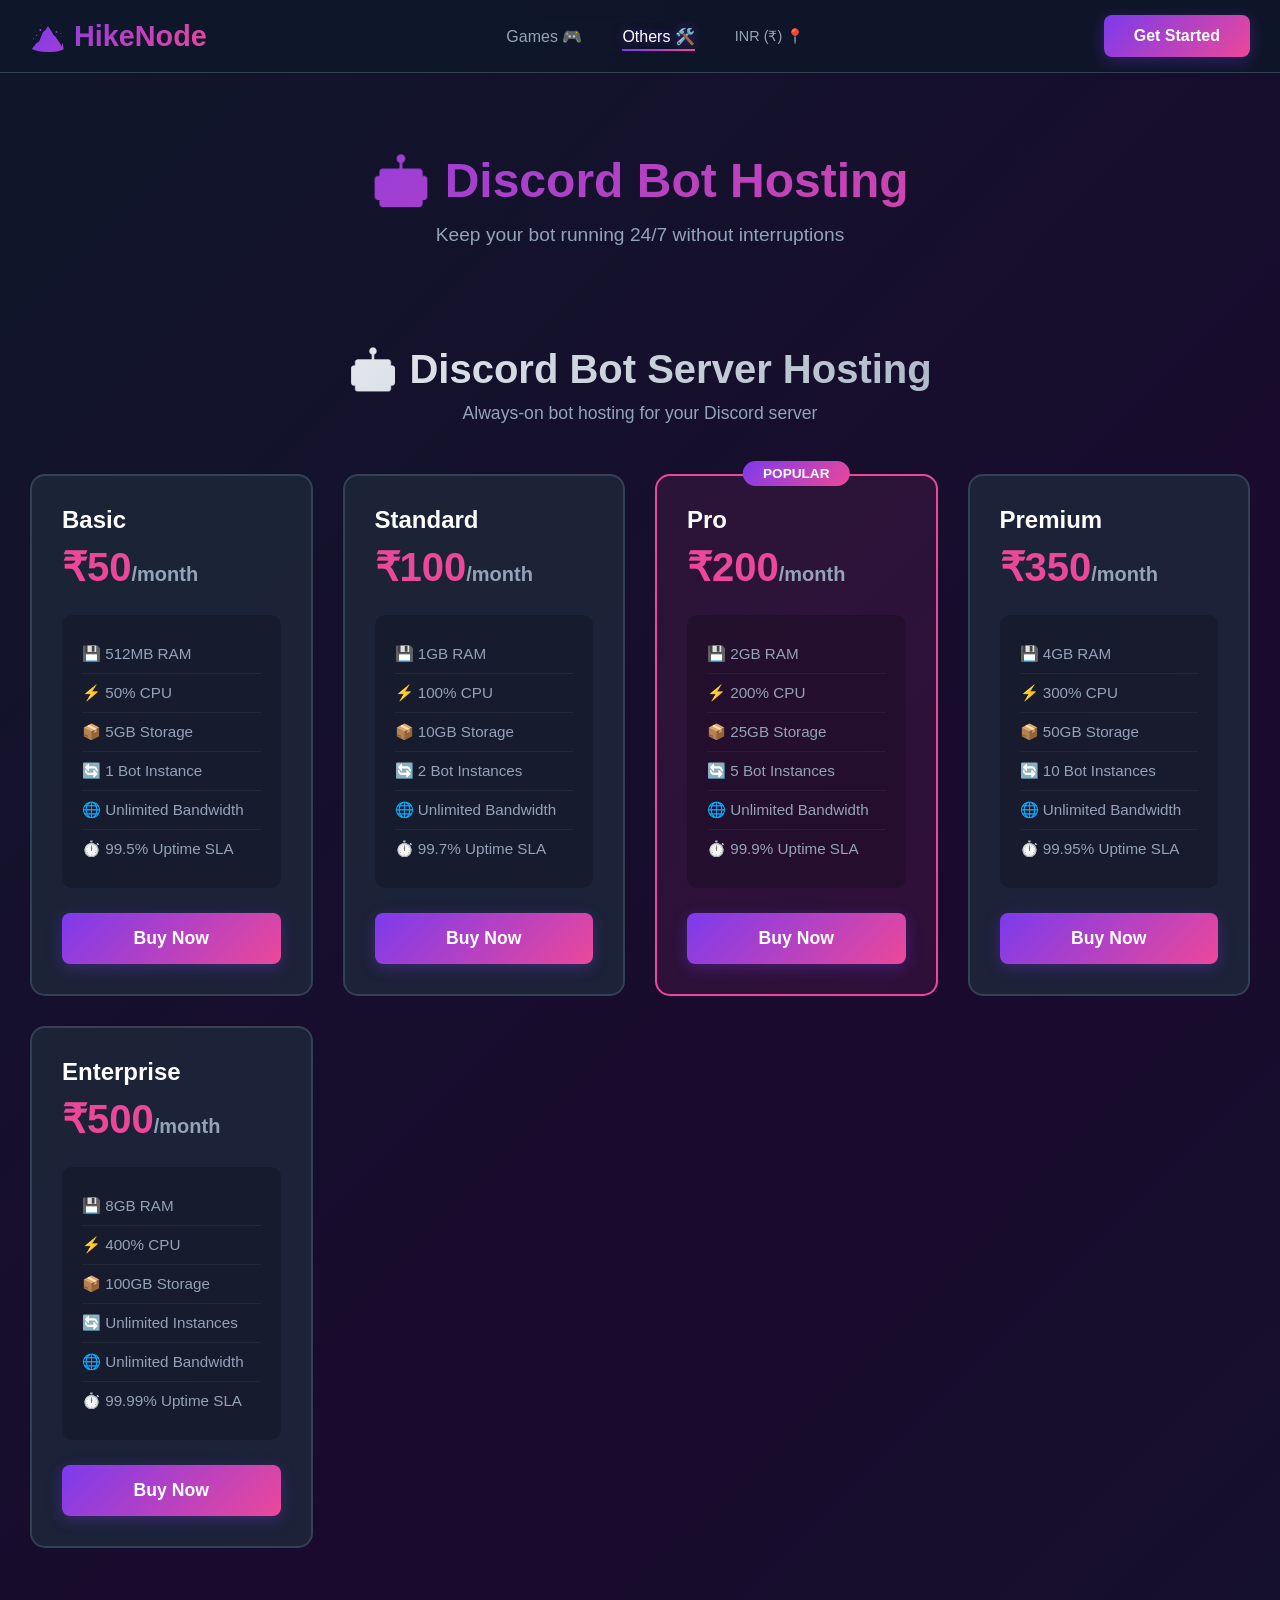
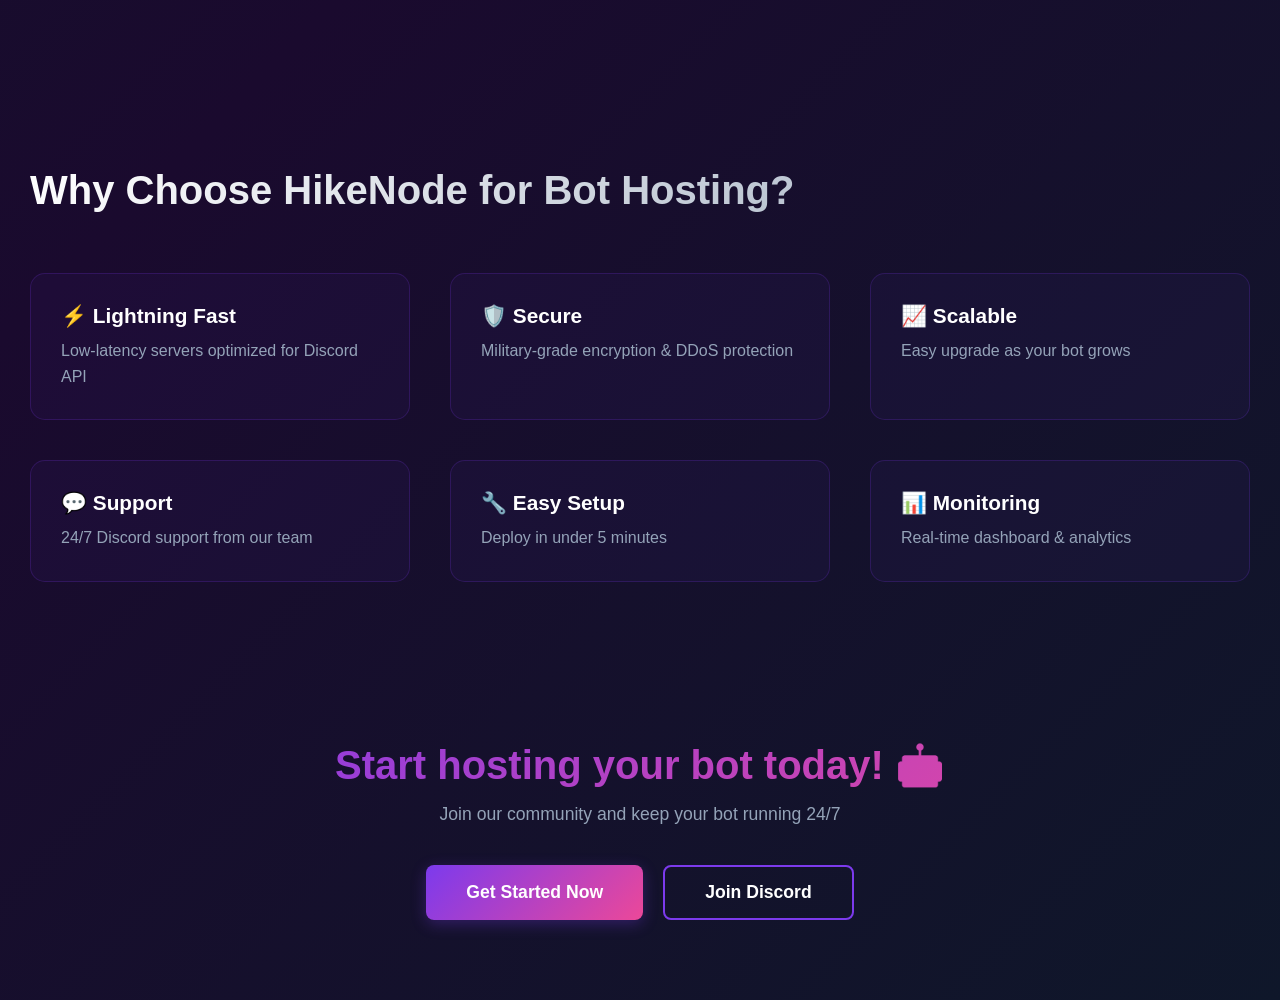
==== discord-bot.html @ d7376c34 "Add files via upload" ====
<!DOCTYPE html>
<html lang="en">
<head>
    <meta charset="UTF-8">
    <meta name="viewport" content="width=device-width, initial-scale=1.0">
    <title>Discord Bot Hosting - HikeNode</title>
    <link rel="stylesheet" href="styles.css">
</head>
<body>
    <!-- Navigation Bar -->
    <nav class="navbar">
        <div class="nav-container">
            <div class="logo">
                <a href="index.html" class="logo-link">🏔️ HikeNode</a>
            </div>
            
            <div class="nav-menu">
                <a href="games.html" class="nav-link">Games 🎮</a>
                <a href="discord-bot.html" class="nav-link active">Others 🛠️</a>
                <a href="#" class="nav-link currency">INR (₹) 📍</a>
            </div>

            <button class="get-started-btn">Get Started</button>
        </div>
    </nav>

    <!-- Page Header -->
    <section class="page-header">
        <h1>🤖 Discord Bot Hosting</h1>
        <p>Keep your bot running 24/7 without interruptions</p>
    </section>

    <!-- Discord Bot Section -->
    <section class="game-section">
        <div class="game-title">
            <h2>🤖 Discord Bot Server Hosting</h2>
            <p>Always-on bot hosting for your Discord server</p>
        </div>

        <div class="plans-grid">
            <!-- Plan 1 -->
            <div class="plan-card">
                <div class="plan-header">
                    <h3>Basic</h3>
                    <div class="price">₹50<span>/month</span></div>
                </div>
                <div class="plan-specs">
                    <div class="spec">💾 512MB RAM</div>
                    <div class="spec">⚡ 50% CPU</div>
                    <div class="spec">📦 5GB Storage</div>
                    <div class="spec">🔄 1 Bot Instance</div>
                    <div class="spec">🌐 Unlimited Bandwidth</div>
                    <div class="spec">⏱️ 99.5% Uptime SLA</div>
                </div>
                <button class="plan-btn">Buy Now</button>
            </div>

            <!-- Plan 2 -->
            <div class="plan-card">
                <div class="plan-header">
                    <h3>Standard</h3>
                    <div class="price">₹100<span>/month</span></div>
                </div>
                <div class="plan-specs">
                    <div class="spec">💾 1GB RAM</div>
                    <div class="spec">⚡ 100% CPU</div>
                    <div class="spec">📦 10GB Storage</div>
                    <div class="spec">🔄 2 Bot Instances</div>
                    <div class="spec">🌐 Unlimited Bandwidth</div>
                    <div class="spec">⏱️ 99.7% Uptime SLA</div>
                </div>
                <button class="plan-btn">Buy Now</button>
            </div>

            <!-- Plan 3 -->
            <div class="plan-card popular">
                <div class="popular-badge">POPULAR</div>
                <div class="plan-header">
                    <h3>Pro</h3>
                    <div class="price">₹200<span>/month</span></div>
                </div>
                <div class="plan-specs">
                    <div class="spec">💾 2GB RAM</div>
                    <div class="spec">⚡ 200% CPU</div>
                    <div class="spec">📦 25GB Storage</div>
                    <div class="spec">🔄 5 Bot Instances</div>
                    <div class="spec">🌐 Unlimited Bandwidth</div>
                    <div class="spec">⏱️ 99.9% Uptime SLA</div>
                </div>
                <button class="plan-btn">Buy Now</button>
            </div>

            <!-- Plan 4 -->
            <div class="plan-card">
                <div class="plan-header">
                    <h3>Premium</h3>
                    <div class="price">₹350<span>/month</span></div>
                </div>
                <div class="plan-specs">
                    <div class="spec">💾 4GB RAM</div>
                    <div class="spec">⚡ 300% CPU</div>
                    <div class="spec">📦 50GB Storage</div>
                    <div class="spec">🔄 10 Bot Instances</div>
                    <div class="spec">🌐 Unlimited Bandwidth</div>
                    <div class="spec">⏱️ 99.95% Uptime SLA</div>
                </div>
                <button class="plan-btn">Buy Now</button>
            </div>

            <!-- Plan 5 -->
            <div class="plan-card">
                <div class="plan-header">
                    <h3>Enterprise</h3>
                    <div class="price">₹500<span>/month</span></div>
                </div>
                <div class="plan-specs">
                    <div class="spec">💾 8GB RAM</div>
                    <div class="spec">⚡ 400% CPU</div>
                    <div class="spec">📦 100GB Storage</div>
                    <div class="spec">🔄 Unlimited Instances</div>
                    <div class="spec">🌐 Unlimited Bandwidth</div>
                    <div class="spec">⏱️ 99.99% Uptime SLA</div>
                </div>
                <button class="plan-btn">Buy Now</button>
            </div>
        </div>
    </section>

    <!-- Features Section -->
    <section class="features-section">
        <h2>Why Choose HikeNode for Bot Hosting?</h2>
        <div class="features-list">
            <div class="feature-item">
                <h3>⚡ Lightning Fast</h3>
                <p>Low-latency servers optimized for Discord API</p>
            </div>
            <div class="feature-item">
                <h3>🛡️ Secure</h3>
                <p>Military-grade encryption & DDoS protection</p>
            </div>
            <div class="feature-item">
                <h3>📈 Scalable</h3>
                <p>Easy upgrade as your bot grows</p>
            </div>
            <div class="feature-item">
                <h3>💬 Support</h3>
                <p>24/7 Discord support from our team</p>
            </div>
            <div class="feature-item">
                <h3>🔧 Easy Setup</h3>
                <p>Deploy in under 5 minutes</p>
            </div>
            <div class="feature-item">
                <h3>📊 Monitoring</h3>
                <p>Real-time dashboard & analytics</p>
            </div>
        </div>
    </section>

    <!-- CTA Section -->
    <section class="cta-section">
        <h2>Start hosting your bot today! 🤖</h2>
        <p>Join our community and keep your bot running 24/7</p>
        <div class="cta-buttons">
            <button class="cta-btn primary">Get Started Now</button>
            <button class="cta-btn secondary">Join Discord</button>
        </div>
    </section>

    <script>
        document.querySelectorAll('.plan-btn').forEach(btn => {
            btn.addEventListener('click', function() {
                alert('🤖 Bot Hosting Plan Selected!\n\nJoin Discord to complete your order:\nhttps://discord.gg/Bz7ymT8NDE');
            });
        });

        document.querySelectorAll('.cta-btn').forEach(btn => {
            btn.addEventListener('click', function() {
                if(this.classList.contains('primary')) {
                    alert('🚀 Redirecting to checkout...');
                } else {
                    window.open('https://discord.gg/Bz7ymT8NDE', '_blank');
                }
            });
        });
    </script>
</body>
</html>
---- styles.css ----
* {
    margin: 0;
    padding: 0;
    box-sizing: border-box;
}

:root {
    --primary-color: #7c3aed;
    --secondary-color: #ec4899;
    --accent-color: #06b6d4;
    --dark-bg: #0f172a;
    --card-bg: #1e293b;
    --text-primary: #ffffff;
    --text-secondary: #94a3b8;
    --border-color: #334155;
}

body {
    background: linear-gradient(135deg, #0f172a 0%, #1a0a2e 50%, #0f172a 100%);
    color: var(--text-primary);
    font-family: -apple-system, BlinkMacSystemFont, 'Segoe UI', Roboto, Oxygen, Ubuntu, Cantarell, sans-serif;
    min-height: 100vh;
}

/* ============ NAVBAR ============ */
.navbar {
    background: rgba(15, 23, 42, 0.95);
    backdrop-filter: blur(10px);
    border-bottom: 1px solid var(--border-color);
    padding: 15px 0;
    position: sticky;
    top: 0;
    z-index: 100;
    animation: slideDown 0.5s ease-out;
}

@keyframes slideDown {
    from {
        transform: translateY(-100%);
        opacity: 0;
    }
    to {
        transform: translateY(0);
        opacity: 1;
    }
}

.nav-container {
    max-width: 1400px;
    margin: 0 auto;
    padding: 0 30px;
    display: flex;
    justify-content: space-between;
    align-items: center;
}

.logo {
    font-size: 1.8em;
    font-weight: bold;
    background: linear-gradient(135deg, #7c3aed, #ec4899);
    -webkit-background-clip: text;
    -webkit-text-fill-color: transparent;
    background-clip: text;
}

.logo-link {
    text-decoration: none;
    color: inherit;
}

.nav-menu {
    display: flex;
    gap: 40px;
    align-items: center;
}

.nav-link {
    color: var(--text-secondary);
    text-decoration: none;
    transition: all 0.3s ease;
    font-size: 1em;
    position: relative;
}

.nav-link:hover,
.nav-link.active {
    color: var(--text-primary);
    text-shadow: 0 0 10px rgba(124, 58, 237, 0.5);
}

.nav-link.active::after {
    content: '';
    position: absolute;
    bottom: -5px;
    left: 0;
    width: 100%;
    height: 2px;
    background: linear-gradient(135deg, #7c3aed, #ec4899);
    animation: expandWidth 0.3s ease;
}

@keyframes expandWidth {
    from {
        width: 0;
    }
    to {
        width: 100%;
    }
}

.currency {
    font-size: 0.9em;
}

.get-started-btn {
    background: linear-gradient(135deg, #7c3aed, #ec4899);
    color: white;
    border: none;
    padding: 12px 30px;
    border-radius: 8px;
    font-size: 1em;
    font-weight: 600;
    cursor: pointer;
    transition: all 0.3s ease;
    box-shadow: 0 4px 15px rgba(124, 58, 237, 0.3);
}

.get-started-btn:hover {
    transform: translateY(-2px);
    box-shadow: 0 8px 25px rgba(124, 58, 237, 0.5);
}

/* ============ HERO SECTION ============ */
.hero {
    max-width: 1400px;
    margin: 0 auto;
    padding: 80px 30px;
    display: grid;
    grid-template-columns: 1fr 1fr;
    gap: 60px;
    align-items: center;
    animation: fadeInUp 0.8s ease-out;
}

@keyframes fadeInUp {
    from {
        opacity: 0;
        transform: translateY(30px);
    }
    to {
        opacity: 1;
        transform: translateY(0);
    }
}

.hero-content {
    z-index: 2;
}

.rating {
    display: flex;
    align-items: center;
    gap: 10px;
    margin-bottom: 20px;
}

.stars {
    font-size: 1.2em;
}

.review-text {
    color: var(--text-secondary);
    font-size: 0.9em;
}

.hero-title {
    font-size: 3.5em;
    font-weight: 900;
    line-height: 1.2;
    margin-bottom: 20px;
    background: linear-gradient(135deg, #ffffff, #94a3b8);
    -webkit-background-clip: text;
    -webkit-text-fill-color: transparent;
    background-clip: text;
}

.hero-title .highlight {
    background: linear-gradient(135deg, #7c3aed, #ec4899);
    -webkit-background-clip: text;
    -webkit-text-fill-color: transparent;
    background-clip: text;
    position: relative;
}

.hero-title .highlight::after {
    content: '';
    position: absolute;
    bottom: 5px;
    left: 0;
    right: 0;
    height: 4px;
    background: linear-gradient(135deg, #7c3aed, #ec4899);
    opacity: 0.5;
    border-radius: 2px;
}

.hero-description {
    font-size: 1.1em;
    color: var(--text-secondary);
    line-height: 1.6;
    margin-bottom: 20px;
}

.deploy-text {
    color: #ec4899;
    font-weight: 600;
    margin-bottom: 30px;
    animation: pulse 2s ease-in-out infinite;
}

@keyframes pulse {
    0%, 100% {
        opacity: 1;
    }
    50% {
        opacity: 0.7;
    }
}

.hero-buttons {
    display: flex;
    gap: 20px;
}

.btn {
    padding: 15px 40px;
    border-radius: 8px;
    font-size: 1.1em;
    font-weight: 600;
    border: none;
    cursor: pointer;
    transition: all 0.3s ease;
}

.btn-primary {
    background: linear-gradient(135deg, #7c3aed, #ec4899);
    color: white;
    box-shadow: 0 4px 15px rgba(124, 58, 237, 0.3);
}

.btn-primary:hover {
    transform: translateY(-2px);
    box-shadow: 0 8px 25px rgba(124, 58, 237, 0.5);
}

.btn-secondary {
    background: transparent;
    color: white;
    border: 2px solid rgba(255, 255, 255, 0.2);
}

.btn-secondary:hover {
    border-color: #7c3aed;
    background: rgba(124, 58, 237, 0.1);
}

/* ============ HERO RIGHT ============ */
.hero-right {
    position: relative;
}

.service-card {
    background: rgba(30, 41, 59, 0.8);
    backdrop-filter: blur(10px);
    border: 1px solid var(--border-color);
    border-radius: 15px;
    padding: 30px;
    animation: slideInRight 0.8s ease-out;
}

@keyframes slideInRight {
    from {
        opacity: 0;
        transform: translateX(50px);
    }
    to {
        opacity: 1;
        transform: translateX(0);
    }
}

.service-header {
    display: flex;
    justify-content: space-between;
    align-items: center;
    margin-bottom: 30px;
    padding-bottom: 20px;
    border-bottom: 1px solid var(--border-color);
}

.service-title {
    font-size: 1em;
    color: var(--text-secondary);
}

.service-number {
    background: linear-gradient(135deg, #7c3aed, #ec4899);
    -webkit-background-clip: text;
    -webkit-text-fill-color: transparent;
    background-clip: text;
    font-weight: 600;
    font-size: 0.95em;
}

.service-item {
    display: grid;
    grid-template-columns: 60px 1fr auto;
    gap: 20px;
    align-items: center;
    padding: 20px;
    background: rgba(124, 58, 237, 0.05);
    border-radius: 10px;
    margin-bottom: 15px;
    border: 1px solid rgba(124, 58, 237, 0.1);
    transition: all 0.3s ease;
}

.service-item:hover {
    background: rgba(124, 58, 237, 0.1);
    transform: translateX(5px);
}

.service-item img {
    width: 60px;
    height: 60px;
    border-radius: 8px;
}

.service-info h3 {
    font-size: 1.2em;
    margin-bottom: 5px;
}

.service-info p {
    color: var(--text-secondary);
    font-size: 0.9em;
}

.service-price {
    text-align: right;
    font-size: 0.9em;
    color: var(--text-secondary);
}

.service-price strong {
    display: block;
    font-size: 1.5em;
    color: #ec4899;
    margin: 5px 0;
}

.service-price span {
    font-size: 0.85em;
}

/* ============ FEATURES SECTION ============ */
.features {
    max-width: 1400px;
    margin: 0 auto;
    padding: 80px 30px;
    text-align: center;
}

.features h2,
.features-section h2 {
    font-size: 2.5em;
    margin-bottom: 60px;
    background: linear-gradient(135deg, #ffffff, #94a3b8);
    -webkit-background-clip: text;
    -webkit-text-fill-color: transparent;
    background-clip: text;
}

.features-grid {
    display: grid;
    grid-template-columns: repeat(auto-fit, minmax(250px, 1fr));
    gap: 30px;
}

.feature-card {
    background: rgba(30, 41, 59, 0.8);
    border: 1px solid var(--border-color);
    padding: 40px 30px;
    border-radius: 15px;
    transition: all 0.3s ease;
    animation: fadeInUp 0.8s ease-out;
    animation-fill-mode: both;
}

.feature-card:nth-child(1) { animation-delay: 0.1s; }
.feature-card:nth-child(2) { animation-delay: 0.2s; }
.feature-card:nth-child(3) { animation-delay: 0.3s; }
.feature-card:nth-child(4) { animation-delay: 0.4s; }

.feature-card:hover {
    background: rgba(124, 58, 237, 0.1);
    border-color: #7c3aed;
    transform: translateY(-10px);
    box-shadow: 0 10px 30px rgba(124, 58, 237, 0.2);
}

.feature-img {
    font-size: 3em;
    margin-bottom: 20px;
}

.feature-card h3 {
    font-size: 1.3em;
    margin-bottom: 10px;
    color: var(--text-primary);
}

.feature-card p {
    color: var(--text-secondary);
    line-height: 1.6;
}

/* ============ PAGE HEADER ============ */
.page-header {
    text-align: center;
    padding: 80px 30px 40px;
    max-width: 1400px;
    margin: 0 auto;
}

.page-header h1 {
    font-size: 3em;
    margin-bottom: 15px;
    background: linear-gradient(135deg, #7c3aed, #ec4899);
    -webkit-background-clip: text;
    -webkit-text-fill-color: transparent;
    background-clip: text;
}

.page-header p {
    font-size: 1.2em;
    color: var(--text-secondary);
}

/* ============ GAME SECTION ============ */
.game-section {
    max-width: 1400px;
    margin: 0 auto;
    padding: 60px 30px;
}

.game-title {
    text-align: center;
    margin-bottom: 50px;
}

.game-title h2 {
    font-size: 2.5em;
    margin-bottom: 10px;
    background: linear-gradient(135deg, #ffffff, #94a3b8);
    -webkit-background-clip: text;
    -webkit-text-fill-color: transparent;
    background-clip: text;
}

.game-title p {
    color: var(--text-secondary);
    font-size: 1.1em;
}

/* ============ PLANS GRID ============ */
.plans-grid {
    display: grid;
    grid-template-columns: repeat(auto-fit, minmax(280px, 1fr));
    gap: 30px;
    margin-bottom: 80px;
}

.plan-card {
    background: rgba(30, 41, 59, 0.8);
    border: 2px solid var(--border-color);
    border-radius: 15px;
    padding: 30px;
    position: relative;
    transition: all 0.3s ease;
    animation: cardSlideIn 0.6s ease-out;
    animation-fill-mode: both;
}

.plan-card:nth-child(1) { animation-delay: 0.1s; }
.plan-card:nth-child(2) { animation-delay: 0.2s; }
.plan-card:nth-child(3) { animation-delay: 0.3s; }
.plan-card:nth-child(4) { animation-delay: 0.4s; }
.plan-card:nth-child(5) { animation-delay: 0.5s; }

@keyframes cardSlideIn {
    from {
        opacity: 0;
        transform: translateY(20px);
    }
    to {
        opacity: 1;
        transform: translateY(0);
    }
}

.plan-card:hover {
    border-color: #7c3aed;
    background: rgba(124, 58, 237, 0.1);
    transform: translateY(-10px);
    box-shadow: 0 20px 50px rgba(124, 58, 237, 0.2);
}

.plan-card.popular {
    border-color: #ec4899;
    background: rgba(236, 72, 153, 0.1);
    transform: scale(1.05);
}

.plan-card.popular:hover {
    border-color: #ec4899;
    box-shadow: 0 20px 50px rgba(236, 72, 153, 0.3);
}

.popular-badge {
    position: absolute;
    top: -15px;
    left: 50%;
    transform: translateX(-50%);
    background: linear-gradient(135deg, #7c3aed, #ec4899);
    color: white;
    padding: 5px 20px;
    border-radius: 20px;
    font-size: 0.85em;
    font-weight: 600;
}

.plan-header {
    margin-bottom: 25px;
}

.plan-header h3 {
    font-size: 1.5em;
    margin-bottom: 10px;
    color: var(--text-primary);
}

.price {
    font-size: 2.5em;
    font-weight: bold;
    color: #ec4899;
}

.price span {
    font-size: 0.5em;
    color: var(--text-secondary);
}

.plan-specs {
    background: rgba(0, 0, 0, 0.2);
    border-radius: 10px;
    padding: 20px;
    margin-bottom: 25px;
}

.spec {
    padding: 10px 0;
    color: var(--text-secondary);
    font-size: 0.95em;
    border-bottom: 1px solid rgba(255, 255, 255, 0.05);
}

.spec:last-child {
    border-bottom: none;
}

.plan-btn {
    width: 100%;
    padding: 15px;
    background: linear-gradient(135deg, #7c3aed, #ec4899);
    color: white;
    border: none;
    border-radius: 8px;
    font-size: 1.1em;
    font-weight: 600;
    cursor: pointer;
    transition: all 0.3s ease;
    box-shadow: 0 4px 15px rgba(124, 58, 237, 0.3);
}

.plan-btn:hover {
    transform: translateY(-2px);
    box-shadow: 0 8px 25px rgba(124, 58, 237, 0.5);
}

/* ============ FEATURES SECTION (For Bot Page) ============ */
.features-section {
    max-width: 1400px;
    margin: 0 auto;
    padding: 80px 30px;
}

.features-list {
    display: grid;
    grid-template-columns: repeat(auto-fit, minmax(300px, 1fr));
    gap: 40px;
}

.feature-item {
    background: rgba(124, 58, 237, 0.05);
    border: 1px solid rgba(124, 58, 237, 0.2);
    padding: 30px;
    border-radius: 15px;
    transition: all 0.3s ease;
}

.feature-item:hover {
    background: rgba(124, 58, 237, 0.1);
    border-color: #7c3aed;
    transform: translateY(-5px);
}

.feature-item h3 {
    font-size: 1.3em;
    margin-bottom: 10px;
    color: var(--text-primary);
}

.feature-item p {
    color: var(--text-secondary);
    line-height: 1.6;
}

/* ============ CTA SECTION ============ */
.cta-section {
    text-align: center;
    max-width: 1400px;
    margin: 0 auto;
    padding: 80px 30px;
}

.cta-section h2 {
    font-size: 2.5em;
    margin-bottom: 15px;
    background: linear-gradient(135deg, #7c3aed, #ec4899);
    -webkit-background-clip: text;
    -webkit-text-fill-color: transparent;
    background-clip: text;
}

.cta-section p {
    color: var(--text-secondary);
    font-size: 1.1em;
    margin-bottom: 40px;
}

.cta-buttons {
    display: flex;
    gap: 20px;
    justify-content: center;
}

.cta-btn {
    padding: 15px 40px;
    border-radius: 8px;
    font-size: 1.1em;
    font-weight: 600;
    border: none;
    cursor: pointer;
    transition: all 0.3s ease;
}

.cta-btn.primary {
    background: linear-gradient(135deg, #7c3aed, #ec4899);
    color: white;
    box-shadow: 0 4px 15px rgba(124, 58, 237, 0.3);
}

.cta-btn.primary:hover {
    transform: translateY(-2px);
    box-shadow: 0 8px 25px rgba(124, 58, 237, 0.5);
}

.cta-btn.secondary {
    background: transparent;
    color: white;
    border: 2px solid #7c3aed;
}

.cta-btn.secondary:hover {
    background: rgba(124, 58, 237, 0.1);
    border-color: #ec4899;
}

/* ============ RESPONSIVE ============ */
@media (max-width: 768px) {
    .hero {
        grid-template-columns: 1fr;
        padding: 40px 20px;
    }

    .hero-title {
        font-size: 2.2em;
    }

    .nav-menu {
        gap: 20px;
    }

    .nav-link {
        font-size: 0.9em;
    }

    .page-header h1 {
        font-size: 2em;
    }

    .game-title h2 {
        font-size: 1.8em;
    }

    .plan-card.popular {
        transform: scale(1);
    }

    .hero-buttons {
        flex-direction: column;
    }

    .cta-buttons {
        flex-direction: column;
    }

    .plans-grid {
        grid-template-columns: 1fr;
    }

    .service-item {
        grid-template-columns: 1fr;
    }
}

@media (max-width: 480px) {
    .nav-container {
        padding: 0 15px;
    }

    .hero-title {
        font-size: 1.8em;
    }

    .page-header h1 {
        font-size: 1.5em;
    }

    .plan-card {
        padding: 20px;
    }

    .features h2,
    .features-section h2 {
        font-size: 1.8em;
    }

    .cta-section h2 {
        font-size: 1.8em;
    }
}

/* Smooth scrolling */
html {
    scroll-behavior: smooth;
}

/* Custom scrollbar */
::-webkit-scrollbar {
    width: 8px;
}

::-webkit-scrollbar-track {
    background: rgba(15, 23, 42, 0.8);
}

::-webkit-scrollbar-thumb {
    background: linear-gradient(135deg, #7c3aed, #ec4899);
    border-radius: 4px;
}

::-webkit-scrollbar-thumb:hover {
    background: linear-gradient(135deg, #ec4899, #7c3aed);
}
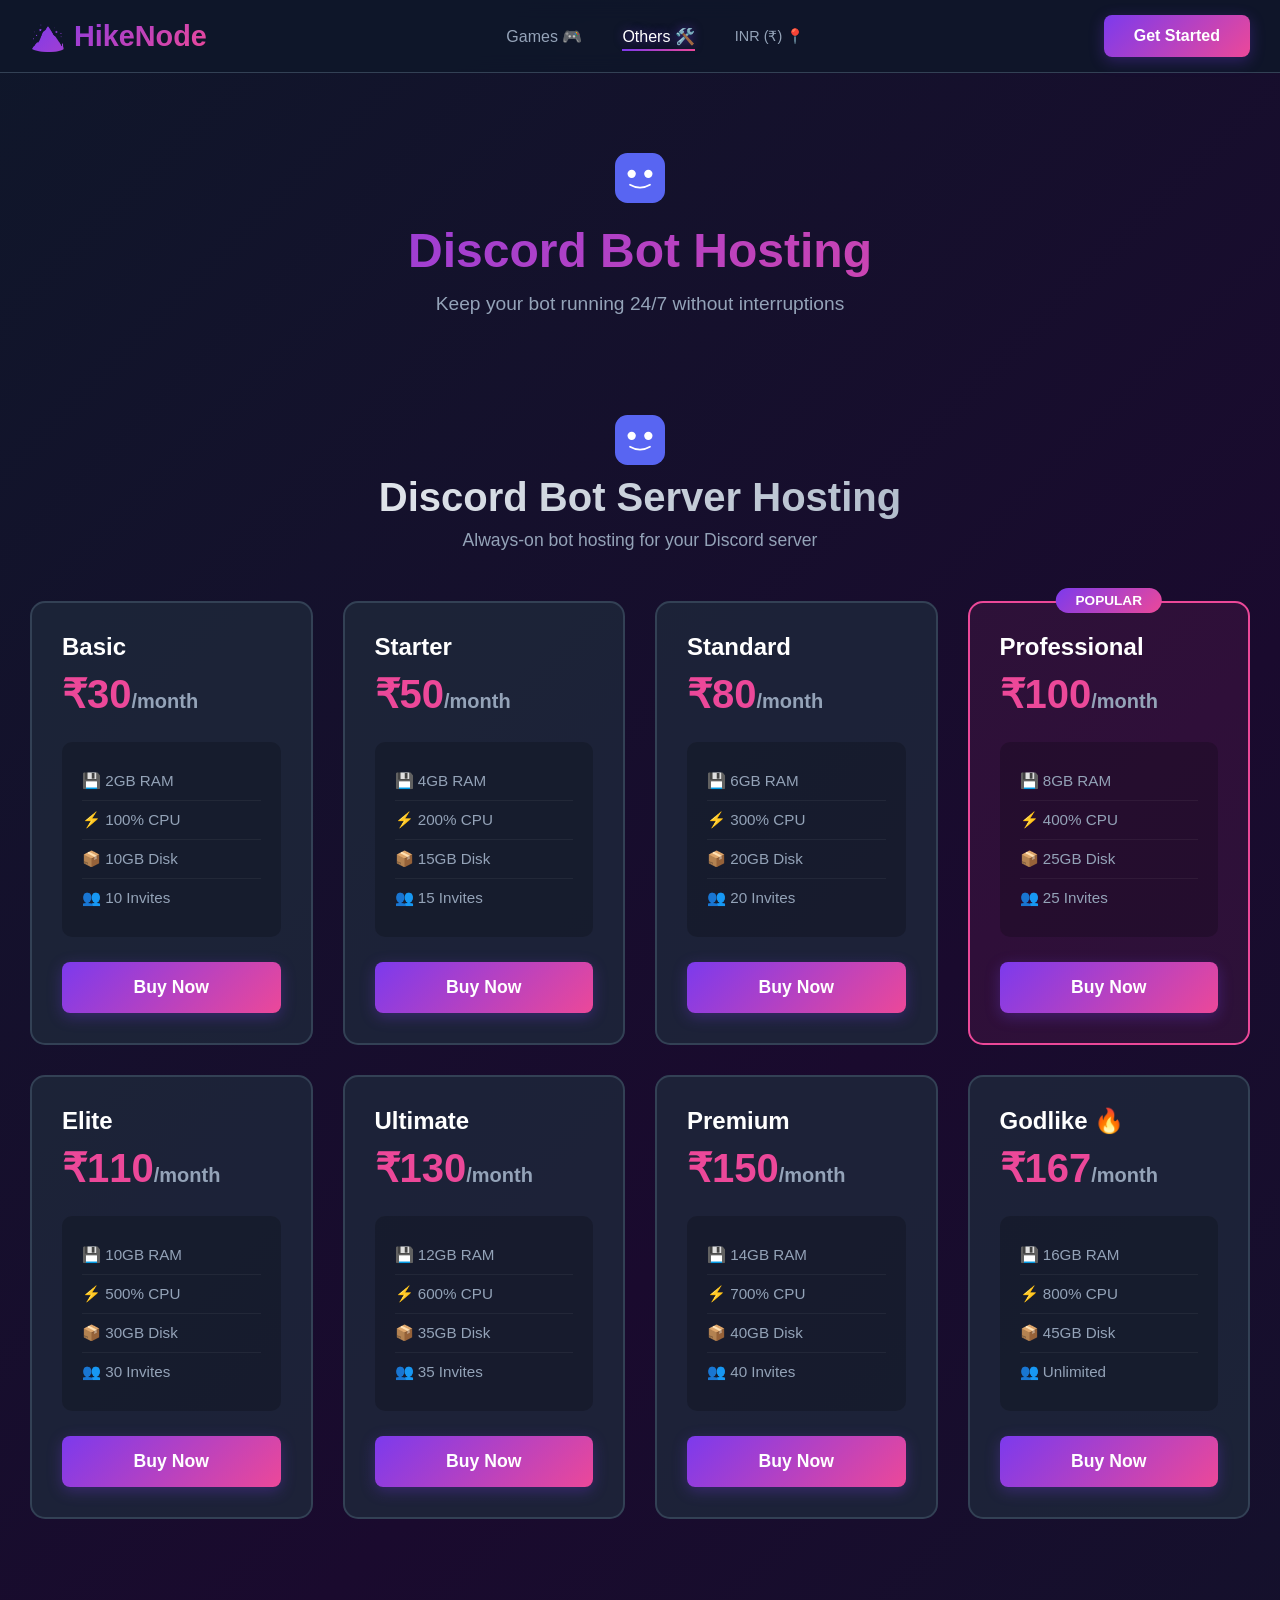
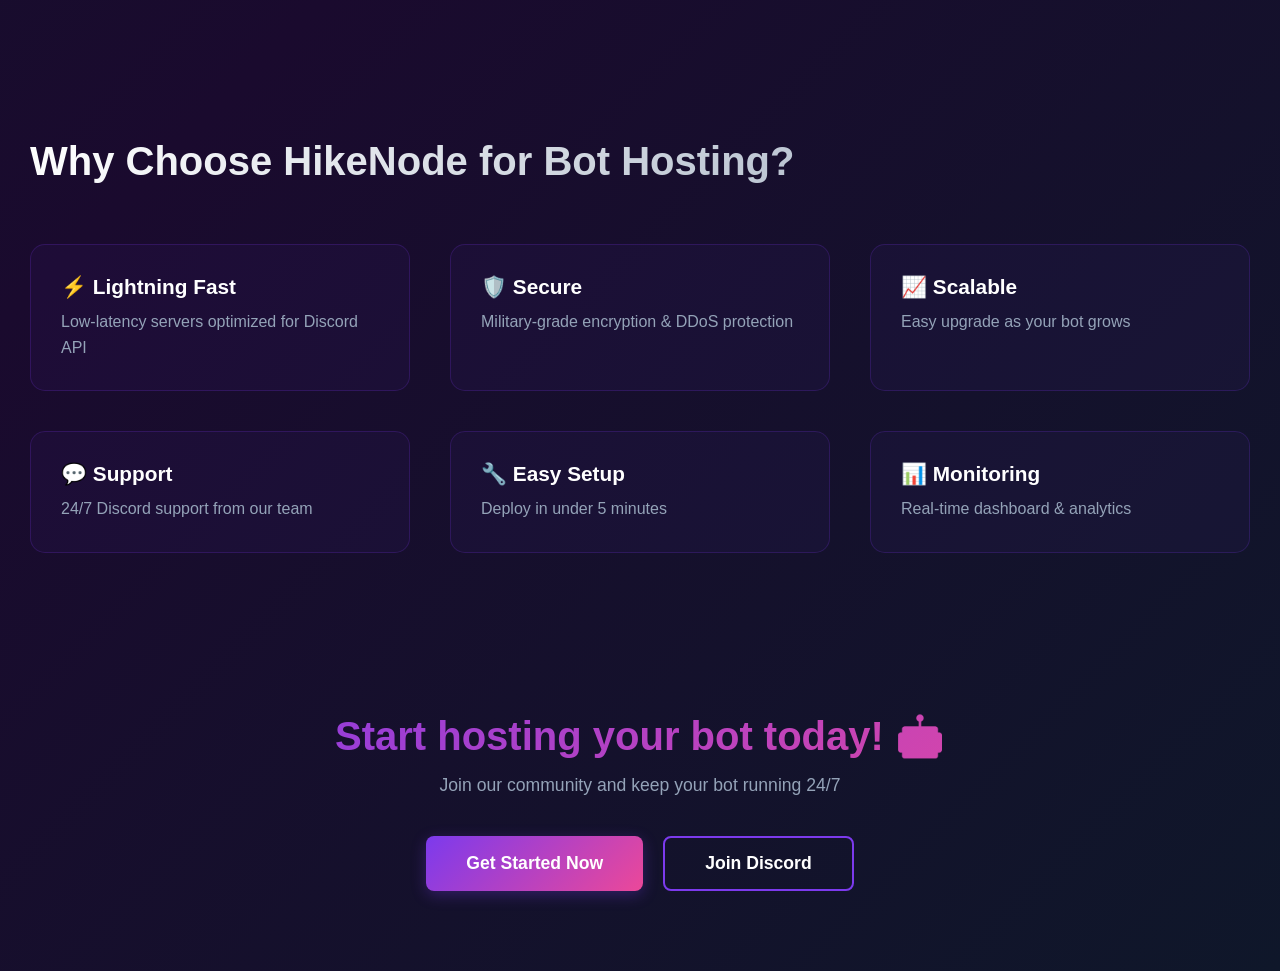
==== commit a117e0c3: "new1" ====
--- a/discord-bot.html
+++ b/discord-bot.html
@@ -26,14 +26,30 @@
 
     <!-- Page Header -->
     <section class="page-header">
-        <h1>🤖 Discord Bot Hosting</h1>
+        <div style="display: flex; align-items: center; justify-content: center; gap: 15px; margin-bottom: 20px;">
+            <svg width="50" height="50" viewBox="0 0 60 60" xmlns="http://www.w3.org/2000/svg">
+                <rect width="60" height="60" rx="15" fill="#5865f2"/>
+                <circle cx="20" cy="25" r="5" fill="white"/>
+                <circle cx="40" cy="25" r="5" fill="white"/>
+                <path d="M 18 38 Q 30 45 42 38" stroke="white" stroke-width="2" fill="none" stroke-linecap="round"/>
+            </svg>
+        </div>
+        <h1>Discord Bot Hosting</h1>
         <p>Keep your bot running 24/7 without interruptions</p>
     </section>
 
     <!-- Discord Bot Section -->
     <section class="game-section">
         <div class="game-title">
-            <h2>🤖 Discord Bot Server Hosting</h2>
+            <div style="display: flex; align-items: center; justify-content: center; gap: 15px; margin-bottom: 10px;">
+                <svg width="50" height="50" viewBox="0 0 60 60" xmlns="http://www.w3.org/2000/svg">
+                    <rect width="60" height="60" rx="15" fill="#5865f2"/>
+                    <circle cx="20" cy="25" r="5" fill="white"/>
+                    <circle cx="40" cy="25" r="5" fill="white"/>
+                    <path d="M 18 38 Q 30 45 42 38" stroke="white" stroke-width="2" fill="none" stroke-linecap="round"/>
+                </svg>
+            </div>
+            <h2>Discord Bot Server Hosting</h2>
             <p>Always-on bot hosting for your Discord server</p>
         </div>
 
@@ -42,84 +58,119 @@
             <div class="plan-card">
                 <div class="plan-header">
                     <h3>Basic</h3>
+                    <div class="price">₹30<span>/month</span></div>
+                </div>
+                <div class="plan-specs">
+                    <div class="spec">💾 2GB RAM</div>
+                    <div class="spec">⚡ 100% CPU</div>
+                    <div class="spec">📦 10GB Disk</div>
+                    <div class="spec">👥 10 Invites</div>
+                </div>
+                <button class="plan-btn">Buy Now</button>
+            </div>
+
+            <!-- Plan 2 -->
+            <div class="plan-card">
+                <div class="plan-header">
+                    <h3>Starter</h3>
                     <div class="price">₹50<span>/month</span></div>
                 </div>
                 <div class="plan-specs">
-                    <div class="spec">💾 512MB RAM</div>
-                    <div class="spec">⚡ 50% CPU</div>
-                    <div class="spec">📦 5GB Storage</div>
-                    <div class="spec">🔄 1 Bot Instance</div>
-                    <div class="spec">🌐 Unlimited Bandwidth</div>
-                    <div class="spec">⏱️ 99.5% Uptime SLA</div>
-                </div>
-                <button class="plan-btn">Buy Now</button>
-            </div>
-
-            <!-- Plan 2 -->
+                    <div class="spec">💾 4GB RAM</div>
+                    <div class="spec">⚡ 200% CPU</div>
+                    <div class="spec">📦 15GB Disk</div>
+                    <div class="spec">👥 15 Invites</div>
+                </div>
+                <button class="plan-btn">Buy Now</button>
+            </div>
+
+            <!-- Plan 3 -->
             <div class="plan-card">
                 <div class="plan-header">
                     <h3>Standard</h3>
-                    <div class="price">₹100<span>/month</span></div>
-                </div>
-                <div class="plan-specs">
-                    <div class="spec">💾 1GB RAM</div>
-                    <div class="spec">⚡ 100% CPU</div>
-                    <div class="spec">📦 10GB Storage</div>
-                    <div class="spec">🔄 2 Bot Instances</div>
-                    <div class="spec">🌐 Unlimited Bandwidth</div>
-                    <div class="spec">⏱️ 99.7% Uptime SLA</div>
-                </div>
-                <button class="plan-btn">Buy Now</button>
-            </div>
-
-            <!-- Plan 3 -->
+                    <div class="price">₹80<span>/month</span></div>
+                </div>
+                <div class="plan-specs">
+                    <div class="spec">💾 6GB RAM</div>
+                    <div class="spec">⚡ 300% CPU</div>
+                    <div class="spec">📦 20GB Disk</div>
+                    <div class="spec">👥 20 Invites</div>
+                </div>
+                <button class="plan-btn">Buy Now</button>
+            </div>
+
+            <!-- Plan 4 -->
             <div class="plan-card popular">
                 <div class="popular-badge">POPULAR</div>
                 <div class="plan-header">
-                    <h3>Pro</h3>
-                    <div class="price">₹200<span>/month</span></div>
-                </div>
-                <div class="plan-specs">
-                    <div class="spec">💾 2GB RAM</div>
-                    <div class="spec">⚡ 200% CPU</div>
-                    <div class="spec">📦 25GB Storage</div>
-                    <div class="spec">🔄 5 Bot Instances</div>
-                    <div class="spec">🌐 Unlimited Bandwidth</div>
-                    <div class="spec">⏱️ 99.9% Uptime SLA</div>
-                </div>
-                <button class="plan-btn">Buy Now</button>
-            </div>
-
-            <!-- Plan 4 -->
-            <div class="plan-card">
-                <div class="plan-header">
-                    <h3>Premium</h3>
-                    <div class="price">₹350<span>/month</span></div>
-                </div>
-                <div class="plan-specs">
-                    <div class="spec">💾 4GB RAM</div>
-                    <div class="spec">⚡ 300% CPU</div>
-                    <div class="spec">📦 50GB Storage</div>
-                    <div class="spec">🔄 10 Bot Instances</div>
-                    <div class="spec">🌐 Unlimited Bandwidth</div>
-                    <div class="spec">⏱️ 99.95% Uptime SLA</div>
-                </div>
-                <button class="plan-btn">Buy Now</button>
-            </div>
-
-            <!-- Plan 5 -->
-            <div class="plan-card">
-                <div class="plan-header">
-                    <h3>Enterprise</h3>
-                    <div class="price">₹500<span>/month</span></div>
+                    <h3>Professional</h3>
+                    <div class="price">₹100<span>/month</span></div>
                 </div>
                 <div class="plan-specs">
                     <div class="spec">💾 8GB RAM</div>
                     <div class="spec">⚡ 400% CPU</div>
-                    <div class="spec">📦 100GB Storage</div>
-                    <div class="spec">🔄 Unlimited Instances</div>
-                    <div class="spec">🌐 Unlimited Bandwidth</div>
-                    <div class="spec">⏱️ 99.99% Uptime SLA</div>
+                    <div class="spec">📦 25GB Disk</div>
+                    <div class="spec">👥 25 Invites</div>
+                </div>
+                <button class="plan-btn">Buy Now</button>
+            </div>
+
+            <!-- Plan 5 -->
+            <div class="plan-card">
+                <div class="plan-header">
+                    <h3>Elite</h3>
+                    <div class="price">₹110<span>/month</span></div>
+                </div>
+                <div class="plan-specs">
+                    <div class="spec">💾 10GB RAM</div>
+                    <div class="spec">⚡ 500% CPU</div>
+                    <div class="spec">📦 30GB Disk</div>
+                    <div class="spec">👥 30 Invites</div>
+                </div>
+                <button class="plan-btn">Buy Now</button>
+            </div>
+
+            <!-- Plan 6 -->
+            <div class="plan-card">
+                <div class="plan-header">
+                    <h3>Ultimate</h3>
+                    <div class="price">₹130<span>/month</span></div>
+                </div>
+                <div class="plan-specs">
+                    <div class="spec">💾 12GB RAM</div>
+                    <div class="spec">⚡ 600% CPU</div>
+                    <div class="spec">📦 35GB Disk</div>
+                    <div class="spec">👥 35 Invites</div>
+                </div>
+                <button class="plan-btn">Buy Now</button>
+            </div>
+
+            <!-- Plan 7 -->
+            <div class="plan-card">
+                <div class="plan-header">
+                    <h3>Premium</h3>
+                    <div class="price">₹150<span>/month</span></div>
+                </div>
+                <div class="plan-specs">
+                    <div class="spec">💾 14GB RAM</div>
+                    <div class="spec">⚡ 700% CPU</div>
+                    <div class="spec">📦 40GB Disk</div>
+                    <div class="spec">👥 40 Invites</div>
+                </div>
+                <button class="plan-btn">Buy Now</button>
+            </div>
+
+            <!-- Plan 8 -->
+            <div class="plan-card">
+                <div class="plan-header">
+                    <h3>Godlike 🔥</h3>
+                    <div class="price">₹167<span>/month</span></div>
+                </div>
+                <div class="plan-specs">
+                    <div class="spec">💾 16GB RAM</div>
+                    <div class="spec">⚡ 800% CPU</div>
+                    <div class="spec">📦 45GB Disk</div>
+                    <div class="spec">👥 Unlimited</div>
                 </div>
                 <button class="plan-btn">Buy Now</button>
             </div>
--- a/styles.css
+++ b/styles.css
@@ -314,7 +314,7 @@
 
 .service-item {
     display: grid;
-    grid-template-columns: 60px 1fr auto;
+    grid-template-columns: 70px 1fr auto;
     gap: 20px;
     align-items: center;
     padding: 20px;
@@ -334,6 +334,44 @@
     width: 60px;
     height: 60px;
     border-radius: 8px;
+}
+
+.minecraft-logo,
+.palworld-logo,
+.discord-logo {
+    width: 70px;
+    height: 70px;
+    display: flex;
+    align-items: center;
+    justify-content: center;
+    border-radius: 10px;
+}
+
+.minecraft-logo {
+    background: linear-gradient(135deg, #8fa755, #91b259);
+}
+
+.minecraft-logo svg {
+    width: 50px;
+    height: 50px;
+}
+
+.palworld-logo {
+    background: linear-gradient(135deg, #ff6b35, #ff8c42);
+}
+
+.palworld-logo svg {
+    width: 50px;
+    height: 50px;
+}
+
+.discord-logo {
+    background: #5865f2;
+}
+
+.discord-logo svg {
+    width: 50px;
+    height: 50px;
 }
 
 .service-info h3 {
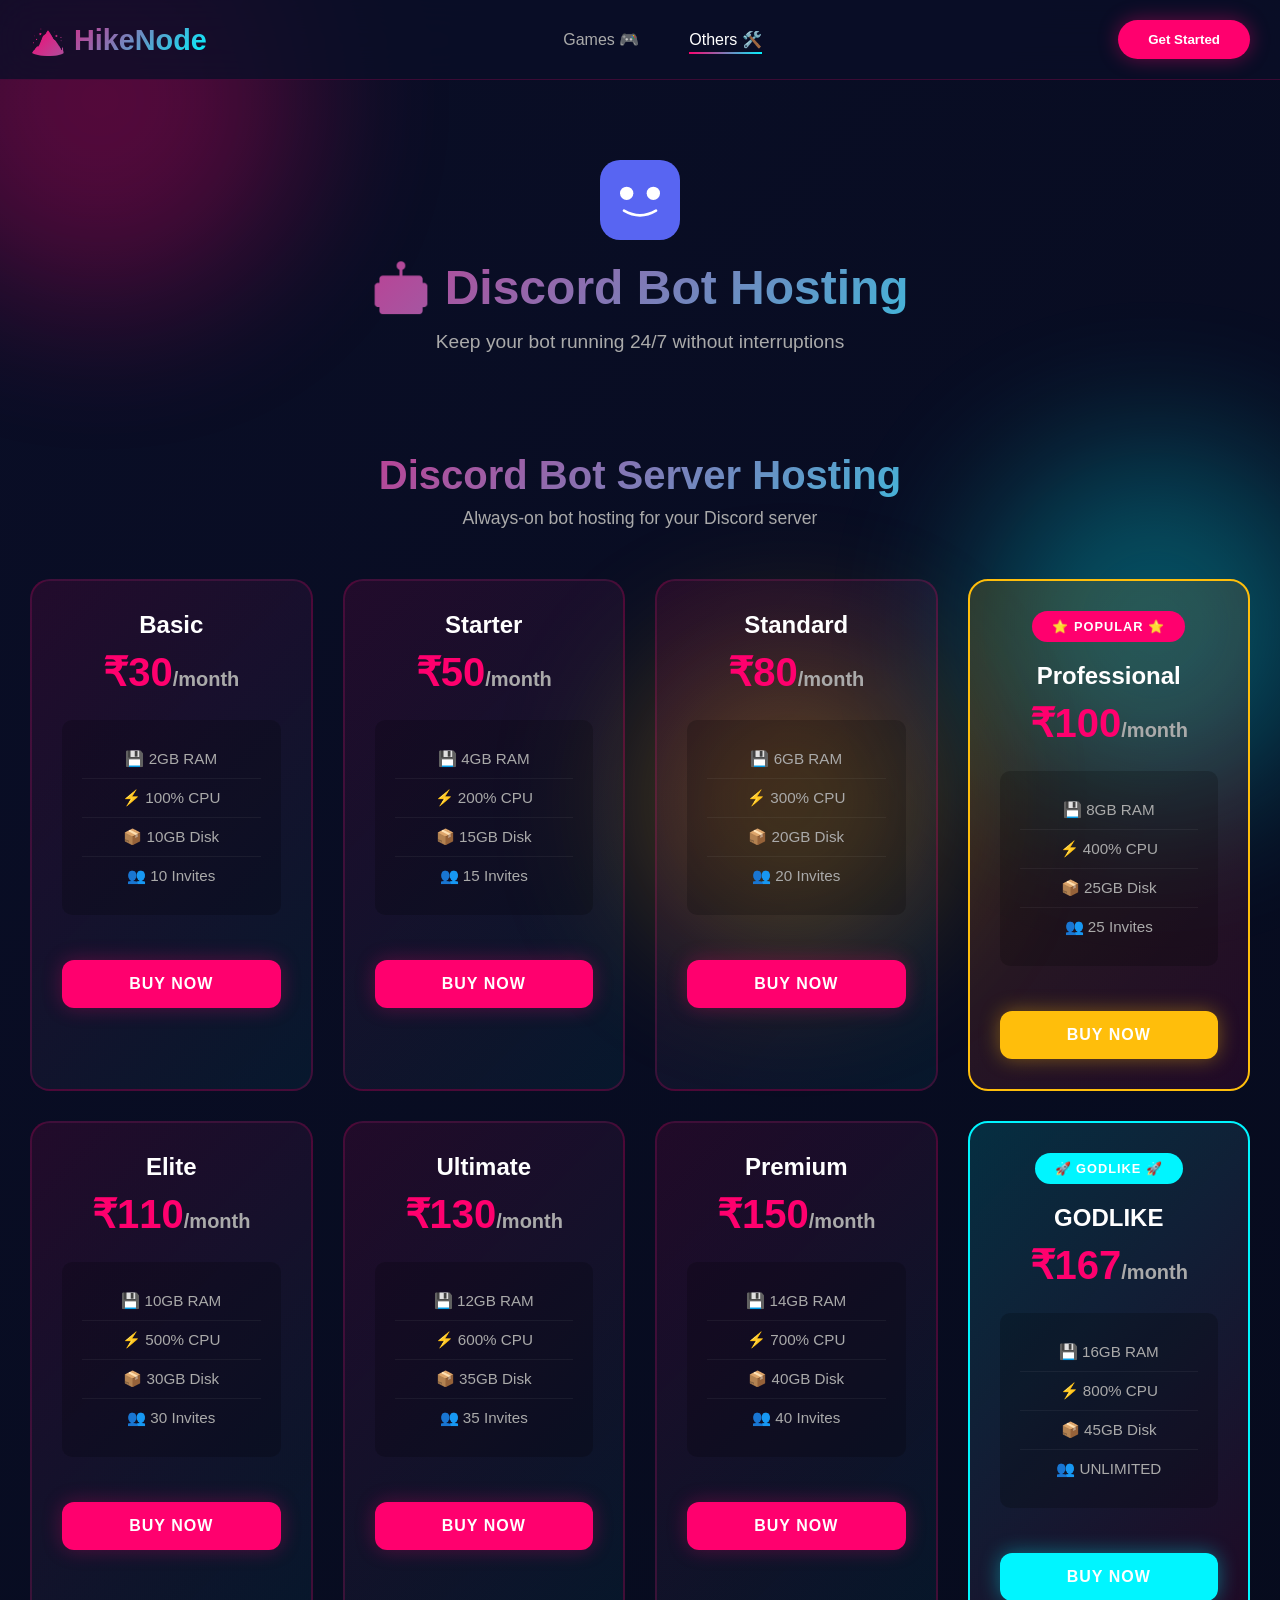
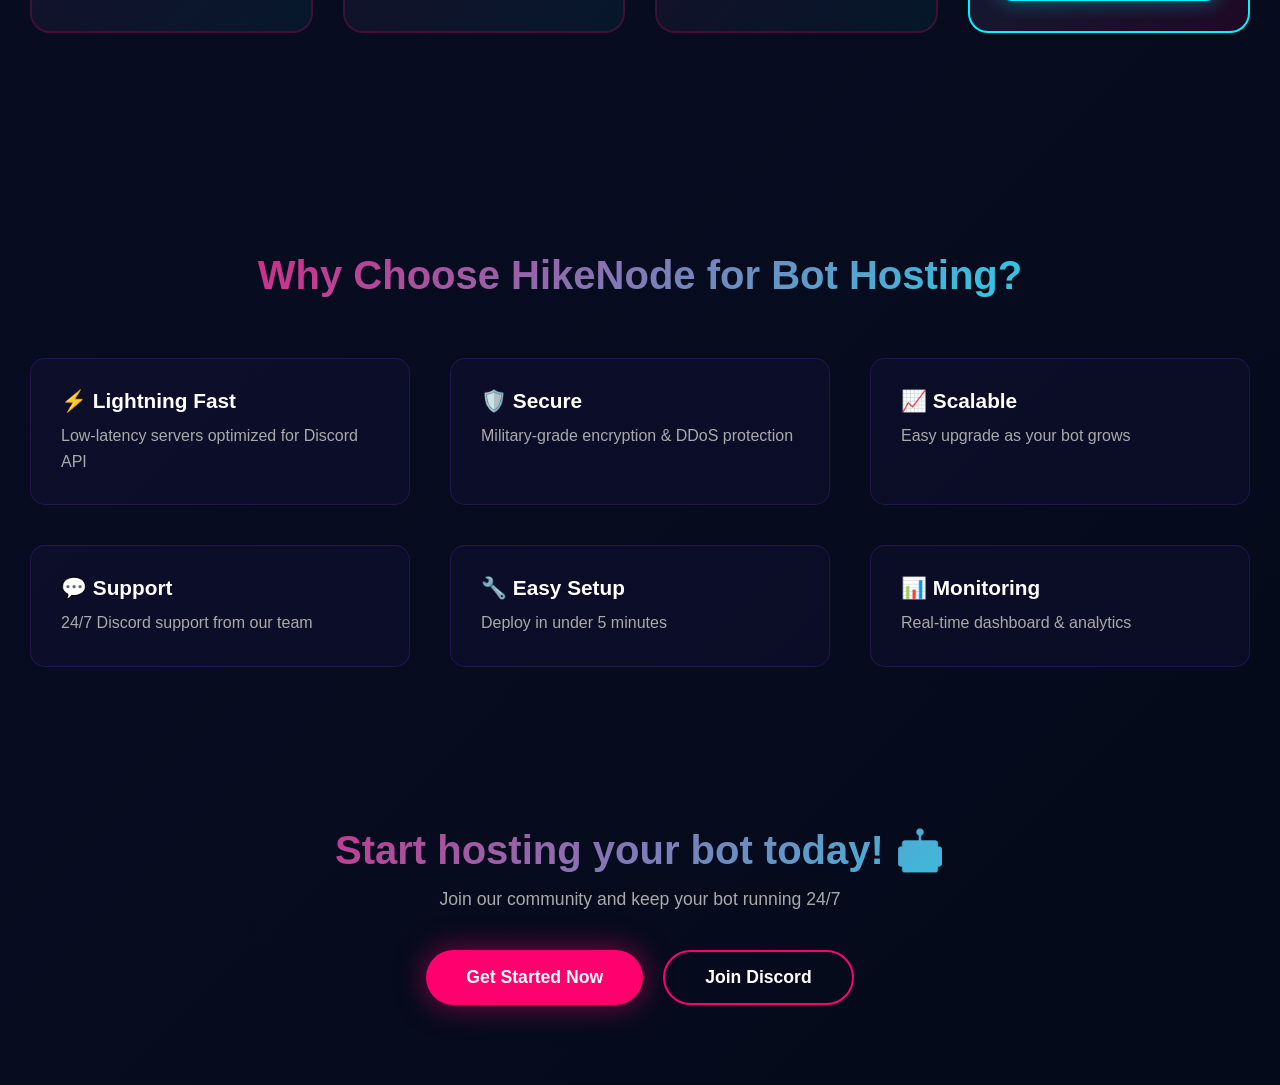
==== commit 6ff1724a: "Add files via upload" ====
--- a/discord-bot.html
+++ b/discord-bot.html
@@ -7,6 +7,13 @@
     <link rel="stylesheet" href="styles.css">
 </head>
 <body>
+    <!-- Animated Background -->
+    <div class="animated-bg">
+        <div class="blob blob-1"></div>
+        <div class="blob blob-2"></div>
+        <div class="blob blob-3"></div>
+    </div>
+
     <!-- Navigation Bar -->
     <nav class="navbar">
         <div class="nav-container">
@@ -17,7 +24,6 @@
             <div class="nav-menu">
                 <a href="games.html" class="nav-link">Games 🎮</a>
                 <a href="discord-bot.html" class="nav-link active">Others 🛠️</a>
-                <a href="#" class="nav-link currency">INR (₹) 📍</a>
             </div>
 
             <button class="get-started-btn">Get Started</button>
@@ -26,36 +32,29 @@
 
     <!-- Page Header -->
     <section class="page-header">
-        <div style="display: flex; align-items: center; justify-content: center; gap: 15px; margin-bottom: 20px;">
-            <svg width="50" height="50" viewBox="0 0 60 60" xmlns="http://www.w3.org/2000/svg">
-                <rect width="60" height="60" rx="15" fill="#5865f2"/>
-                <circle cx="20" cy="25" r="5" fill="white"/>
-                <circle cx="40" cy="25" r="5" fill="white"/>
-                <path d="M 18 38 Q 30 45 42 38" stroke="white" stroke-width="2" fill="none" stroke-linecap="round"/>
-            </svg>
-        </div>
-        <h1>Discord Bot Hosting</h1>
-        <p>Keep your bot running 24/7 without interruptions</p>
-    </section>
-
-    <!-- Discord Bot Section -->
-    <section class="game-section">
-        <div class="game-title">
-            <div style="display: flex; align-items: center; justify-content: center; gap: 15px; margin-bottom: 10px;">
-                <svg width="50" height="50" viewBox="0 0 60 60" xmlns="http://www.w3.org/2000/svg">
+        <div class="header-animate">
+            <div class="game-logo-header">
+                <svg width="80" height="80" viewBox="0 0 60 60" xmlns="http://www.w3.org/2000/svg">
                     <rect width="60" height="60" rx="15" fill="#5865f2"/>
                     <circle cx="20" cy="25" r="5" fill="white"/>
                     <circle cx="40" cy="25" r="5" fill="white"/>
                     <path d="M 18 38 Q 30 45 42 38" stroke="white" stroke-width="2" fill="none" stroke-linecap="round"/>
                 </svg>
             </div>
+            <h1 class="header-title">🤖 Discord Bot Hosting</h1>
+            <p>Keep your bot running 24/7 without interruptions</p>
+        </div>
+    </section>
+
+    <!-- Discord Bot Section -->
+    <section class="game-section">
+        <div class="game-title animate-in">
             <h2>Discord Bot Server Hosting</h2>
             <p>Always-on bot hosting for your Discord server</p>
         </div>
 
         <div class="plans-grid">
-            <!-- Plan 1 -->
-            <div class="plan-card">
+            <div class="plan-card" style="animation-delay: 0.1s">
                 <div class="plan-header">
                     <h3>Basic</h3>
                     <div class="price">₹30<span>/month</span></div>
@@ -69,8 +68,7 @@
                 <button class="plan-btn">Buy Now</button>
             </div>
 
-            <!-- Plan 2 -->
-            <div class="plan-card">
+            <div class="plan-card" style="animation-delay: 0.2s">
                 <div class="plan-header">
                     <h3>Starter</h3>
                     <div class="price">₹50<span>/month</span></div>
@@ -84,8 +82,7 @@
                 <button class="plan-btn">Buy Now</button>
             </div>
 
-            <!-- Plan 3 -->
-            <div class="plan-card">
+            <div class="plan-card" style="animation-delay: 0.3s">
                 <div class="plan-header">
                     <h3>Standard</h3>
                     <div class="price">₹80<span>/month</span></div>
@@ -99,9 +96,8 @@
                 <button class="plan-btn">Buy Now</button>
             </div>
 
-            <!-- Plan 4 -->
-            <div class="plan-card popular">
-                <div class="popular-badge">POPULAR</div>
+            <div class="plan-card popular" style="animation-delay: 0.4s">
+                <div class="plan-badge">⭐ POPULAR ⭐</div>
                 <div class="plan-header">
                     <h3>Professional</h3>
                     <div class="price">₹100<span>/month</span></div>
@@ -112,11 +108,10 @@
                     <div class="spec">📦 25GB Disk</div>
                     <div class="spec">👥 25 Invites</div>
                 </div>
-                <button class="plan-btn">Buy Now</button>
-            </div>
-
-            <!-- Plan 5 -->
-            <div class="plan-card">
+                <button class="plan-btn popular-btn">Buy Now</button>
+            </div>
+
+            <div class="plan-card" style="animation-delay: 0.5s">
                 <div class="plan-header">
                     <h3>Elite</h3>
                     <div class="price">₹110<span>/month</span></div>
@@ -130,8 +125,7 @@
                 <button class="plan-btn">Buy Now</button>
             </div>
 
-            <!-- Plan 6 -->
-            <div class="plan-card">
+            <div class="plan-card" style="animation-delay: 0.6s">
                 <div class="plan-header">
                     <h3>Ultimate</h3>
                     <div class="price">₹130<span>/month</span></div>
@@ -145,8 +139,7 @@
                 <button class="plan-btn">Buy Now</button>
             </div>
 
-            <!-- Plan 7 -->
-            <div class="plan-card">
+            <div class="plan-card" style="animation-delay: 0.7s">
                 <div class="plan-header">
                     <h3>Premium</h3>
                     <div class="price">₹150<span>/month</span></div>
@@ -160,19 +153,19 @@
                 <button class="plan-btn">Buy Now</button>
             </div>
 
-            <!-- Plan 8 -->
-            <div class="plan-card">
-                <div class="plan-header">
-                    <h3>Godlike 🔥</h3>
+            <div class="plan-card godlike" style="animation-delay: 0.8s">
+                <div class="plan-badge godlike-badge">🚀 GODLIKE 🚀</div>
+                <div class="plan-header">
+                    <h3>GODLIKE</h3>
                     <div class="price">₹167<span>/month</span></div>
                 </div>
                 <div class="plan-specs">
                     <div class="spec">💾 16GB RAM</div>
                     <div class="spec">⚡ 800% CPU</div>
                     <div class="spec">📦 45GB Disk</div>
-                    <div class="spec">👥 Unlimited</div>
-                </div>
-                <button class="plan-btn">Buy Now</button>
+                    <div class="spec">👥 UNLIMITED</div>
+                </div>
+                <button class="plan-btn godlike-btn">Buy Now</button>
             </div>
         </div>
     </section>
@@ -234,6 +227,18 @@
                 }
             });
         });
+
+        // Parallax effect
+        document.addEventListener('mousemove', (e) => {
+            const blobs = document.querySelectorAll('.blob');
+            const x = e.clientX / window.innerWidth;
+            const y = e.clientY / window.innerHeight;
+
+            blobs.forEach((blob, index) => {
+                const move = (index + 1) * 20;
+                blob.style.transform = `translate(${x * move}px, ${y * move}px)`;
+            });
+        });
     </script>
 </body>
 </html>
--- a/styles.css
+++ b/styles.css
@@ -5,33 +5,93 @@
 }
 
 :root {
-    --primary-color: #7c3aed;
-    --secondary-color: #ec4899;
-    --accent-color: #06b6d4;
-    --dark-bg: #0f172a;
-    --card-bg: #1e293b;
-    --text-primary: #ffffff;
-    --text-secondary: #94a3b8;
-    --border-color: #334155;
+    --primary: #ff006e;
+    --secondary: #00f5ff;
+    --tertiary: #ffbe0b;
+    --dark: #0a0e27;
+    --darker: #050a1a;
+}
+
+html {
+    scroll-behavior: smooth;
 }
 
 body {
-    background: linear-gradient(135deg, #0f172a 0%, #1a0a2e 50%, #0f172a 100%);
-    color: var(--text-primary);
-    font-family: -apple-system, BlinkMacSystemFont, 'Segoe UI', Roboto, Oxygen, Ubuntu, Cantarell, sans-serif;
-    min-height: 100vh;
+    background: linear-gradient(135deg, var(--dark) 0%, var(--darker) 100%);
+    color: #fff;
+    font-family: 'Segoe UI', Tahoma, Geneva, Verdana, sans-serif;
+    overflow-x: hidden;
+    position: relative;
+}
+
+/* ============ ANIMATED BACKGROUND ============ */
+.animated-bg {
+    position: fixed;
+    top: 0;
+    left: 0;
+    width: 100%;
+    height: 100%;
+    z-index: 0;
+    pointer-events: none;
+}
+
+.blob {
+    position: absolute;
+    filter: blur(80px);
+    opacity: 0.3;
+    animation: float 20s ease-in-out infinite;
+    border-radius: 50%;
+}
+
+.blob-1 {
+    width: 400px;
+    height: 400px;
+    background: linear-gradient(135deg, var(--primary), #ff006e);
+    top: -100px;
+    left: -100px;
+    animation-delay: 0s;
+}
+
+.blob-2 {
+    width: 350px;
+    height: 350px;
+    background: linear-gradient(135deg, var(--secondary), #00f5ff);
+    top: 50%;
+    right: -50px;
+    animation-delay: 5s;
+}
+
+.blob-3 {
+    width: 300px;
+    height: 300px;
+    background: linear-gradient(135deg, var(--tertiary), #ffbe0b);
+    bottom: -50px;
+    left: 50%;
+    animation-delay: 10s;
+}
+
+@keyframes float {
+    0%, 100% {
+        transform: translate(0, 0);
+    }
+    33% {
+        transform: translate(30px, -50px);
+    }
+    66% {
+        transform: translate(-30px, 50px);
+    }
 }
 
 /* ============ NAVBAR ============ */
 .navbar {
-    background: rgba(15, 23, 42, 0.95);
-    backdrop-filter: blur(10px);
-    border-bottom: 1px solid var(--border-color);
-    padding: 15px 0;
     position: sticky;
     top: 0;
     z-index: 100;
-    animation: slideDown 0.5s ease-out;
+    background: rgba(10, 14, 39, 0.8);
+    backdrop-filter: blur(20px);
+    border-bottom: 1px solid rgba(255, 0, 110, 0.2);
+    padding: 20px 0;
+    animation: slideDown 0.8s ease-out;
 }
 
 @keyframes slideDown {
@@ -54,98 +114,102 @@
     align-items: center;
 }
 
-.logo {
+.logo-text {
     font-size: 1.8em;
-    font-weight: bold;
-    background: linear-gradient(135deg, #7c3aed, #ec4899);
+    font-weight: 900;
+    background: linear-gradient(135deg, var(--primary), var(--secondary));
     -webkit-background-clip: text;
     -webkit-text-fill-color: transparent;
     background-clip: text;
+    transition: all 0.3s ease;
 }
 
 .logo-link {
+    font-size: 1.8em;
+    font-weight: 900;
+    background: linear-gradient(135deg, var(--primary), var(--secondary));
+    -webkit-background-clip: text;
+    -webkit-text-fill-color: transparent;
+    background-clip: text;
     text-decoration: none;
-    color: inherit;
+    transition: all 0.3s ease;
+}
+
+.logo-link:hover,
+.logo-text:hover {
+    filter: drop-shadow(0 0 20px var(--primary));
 }
 
 .nav-menu {
     display: flex;
-    gap: 40px;
+    gap: 50px;
     align-items: center;
 }
 
 .nav-link {
-    color: var(--text-secondary);
+    color: #aaa;
     text-decoration: none;
+    font-size: 1em;
     transition: all 0.3s ease;
-    font-size: 1em;
-    position: relative;
-}
-
-.nav-link:hover,
-.nav-link.active {
-    color: var(--text-primary);
-    text-shadow: 0 0 10px rgba(124, 58, 237, 0.5);
-}
-
-.nav-link.active::after {
+    position: relative;
+}
+
+.nav-link::after {
     content: '';
     position: absolute;
     bottom: -5px;
     left: 0;
+    width: 0;
+    height: 2px;
+    background: linear-gradient(135deg, var(--primary), var(--secondary));
+    transition: width 0.3s ease;
+}
+
+.nav-link:hover,
+.nav-link.active {
+    color: #fff;
+}
+
+.nav-link:hover::after,
+.nav-link.active::after {
     width: 100%;
-    height: 2px;
-    background: linear-gradient(135deg, #7c3aed, #ec4899);
-    animation: expandWidth 0.3s ease;
-}
-
-@keyframes expandWidth {
-    from {
-        width: 0;
-    }
-    to {
-        width: 100%;
-    }
-}
-
-.currency {
-    font-size: 0.9em;
 }
 
 .get-started-btn {
-    background: linear-gradient(135deg, #7c3aed, #ec4899);
+    background: linear-gradient(135deg, var(--primary), #ff006e);
     color: white;
     border: none;
     padding: 12px 30px;
-    border-radius: 8px;
-    font-size: 1em;
+    border-radius: 50px;
     font-weight: 600;
     cursor: pointer;
     transition: all 0.3s ease;
-    box-shadow: 0 4px 15px rgba(124, 58, 237, 0.3);
+    box-shadow: 0 0 20px rgba(255, 0, 110, 0.4);
 }
 
 .get-started-btn:hover {
-    transform: translateY(-2px);
-    box-shadow: 0 8px 25px rgba(124, 58, 237, 0.5);
+    transform: translateY(-3px);
+    box-shadow: 0 0 40px rgba(255, 0, 110, 0.8);
 }
 
 /* ============ HERO SECTION ============ */
 .hero {
-    max-width: 1400px;
-    margin: 0 auto;
-    padding: 80px 30px;
+    position: relative;
+    z-index: 1;
     display: grid;
     grid-template-columns: 1fr 1fr;
     gap: 60px;
     align-items: center;
-    animation: fadeInUp 0.8s ease-out;
+    max-width: 1400px;
+    margin: 0 auto;
+    padding: 80px 30px;
+    animation: fadeInUp 1s ease-out;
 }
 
 @keyframes fadeInUp {
     from {
         opacity: 0;
-        transform: translateY(30px);
+        transform: translateY(50px);
     }
     to {
         opacity: 1;
@@ -162,6 +226,22 @@
     align-items: center;
     gap: 10px;
     margin-bottom: 20px;
+    animation: slideInLeft 0.8s ease-out;
+}
+
+.rating.animated {
+    animation: slideInLeft 0.8s ease-out;
+}
+
+@keyframes slideInLeft {
+    from {
+        opacity: 0;
+        transform: translateX(-30px);
+    }
+    to {
+        opacity: 1;
+        transform: translateX(0);
+    }
 }
 
 .stars {
@@ -169,7 +249,7 @@
 }
 
 .review-text {
-    color: var(--text-secondary);
+    color: #aaa;
     font-size: 0.9em;
 }
 
@@ -182,40 +262,48 @@
     -webkit-background-clip: text;
     -webkit-text-fill-color: transparent;
     background-clip: text;
-}
-
-.hero-title .highlight {
-    background: linear-gradient(135deg, #7c3aed, #ec4899);
+    animation: glitch 3s ease-in-out infinite;
+}
+
+@keyframes glitch {
+    0%, 100% {
+        filter: drop-shadow(0 0 0px rgba(255, 0, 110, 0.3));
+    }
+    50% {
+        filter: drop-shadow(0 0 30px rgba(255, 0, 110, 0.8)) drop-shadow(0 0 50px rgba(0, 245, 255, 0.5));
+    }
+}
+
+.highlight {
+    background: linear-gradient(135deg, var(--primary), var(--secondary));
     -webkit-background-clip: text;
     -webkit-text-fill-color: transparent;
     background-clip: text;
-    position: relative;
-}
-
-.hero-title .highlight::after {
-    content: '';
-    position: absolute;
-    bottom: 5px;
-    left: 0;
-    right: 0;
-    height: 4px;
-    background: linear-gradient(135deg, #7c3aed, #ec4899);
-    opacity: 0.5;
-    border-radius: 2px;
 }
 
 .hero-description {
     font-size: 1.1em;
-    color: var(--text-secondary);
+    color: #aaa;
     line-height: 1.6;
     margin-bottom: 20px;
+    animation: fadeIn 1.2s ease-out 0.3s both;
+}
+
+@keyframes fadeIn {
+    from {
+        opacity: 0;
+    }
+    to {
+        opacity: 1;
+    }
 }
 
 .deploy-text {
-    color: #ec4899;
+    color: var(--secondary);
     font-weight: 600;
     margin-bottom: 30px;
     animation: pulse 2s ease-in-out infinite;
+    text-shadow: 0 0 20px rgba(0, 245, 255, 0.4);
 }
 
 @keyframes pulse {
@@ -230,49 +318,70 @@
 .hero-buttons {
     display: flex;
     gap: 20px;
+    animation: fadeInUp 1s ease-out 0.6s both;
 }
 
 .btn {
     padding: 15px 40px;
-    border-radius: 8px;
+    border-radius: 50px;
     font-size: 1.1em;
     font-weight: 600;
     border: none;
     cursor: pointer;
     transition: all 0.3s ease;
+    position: relative;
+    overflow: hidden;
+}
+
+.btn::before {
+    content: '';
+    position: absolute;
+    top: 0;
+    left: -100%;
+    width: 100%;
+    height: 100%;
+    background: rgba(255, 255, 255, 0.2);
+    transition: left 0.5s ease;
+}
+
+.btn:hover::before {
+    left: 100%;
 }
 
 .btn-primary {
-    background: linear-gradient(135deg, #7c3aed, #ec4899);
+    background: linear-gradient(135deg, var(--primary), #ff006e);
     color: white;
-    box-shadow: 0 4px 15px rgba(124, 58, 237, 0.3);
+    box-shadow: 0 0 30px rgba(255, 0, 110, 0.5);
 }
 
 .btn-primary:hover {
-    transform: translateY(-2px);
-    box-shadow: 0 8px 25px rgba(124, 58, 237, 0.5);
+    transform: translateY(-5px);
+    box-shadow: 0 0 50px rgba(255, 0, 110, 0.8);
 }
 
 .btn-secondary {
     background: transparent;
-    color: white;
-    border: 2px solid rgba(255, 255, 255, 0.2);
+    color: var(--secondary);
+    border: 2px solid var(--secondary);
+    box-shadow: 0 0 20px rgba(0, 245, 255, 0.3);
 }
 
 .btn-secondary:hover {
-    border-color: #7c3aed;
-    background: rgba(124, 58, 237, 0.1);
-}
-
-/* ============ HERO RIGHT ============ */
+    transform: translateY(-5px);
+    box-shadow: 0 0 40px rgba(0, 245, 255, 0.8);
+    background: rgba(0, 245, 255, 0.1);
+}
+
+/* Hero Right */
 .hero-right {
     position: relative;
+    height: 500px;
 }
 
 .service-card {
     background: rgba(30, 41, 59, 0.8);
     backdrop-filter: blur(10px);
-    border: 1px solid var(--border-color);
+    border: 1px solid rgba(255, 0, 110, 0.2);
     border-radius: 15px;
     padding: 30px;
     animation: slideInRight 0.8s ease-out;
@@ -295,16 +404,16 @@
     align-items: center;
     margin-bottom: 30px;
     padding-bottom: 20px;
-    border-bottom: 1px solid var(--border-color);
+    border-bottom: 1px solid rgba(255, 0, 110, 0.2);
 }
 
 .service-title {
     font-size: 1em;
-    color: var(--text-secondary);
+    color: #aaa;
 }
 
 .service-number {
-    background: linear-gradient(135deg, #7c3aed, #ec4899);
+    background: linear-gradient(135deg, var(--primary), var(--secondary));
     -webkit-background-clip: text;
     -webkit-text-fill-color: transparent;
     background-clip: text;
@@ -323,17 +432,28 @@
     margin-bottom: 15px;
     border: 1px solid rgba(124, 58, 237, 0.1);
     transition: all 0.3s ease;
+    animation: slideInFeature 0.6s ease-out;
+    animation-fill-mode: both;
+}
+
+.service-item:nth-child(1) { animation-delay: 0.1s; }
+.service-item:nth-child(2) { animation-delay: 0.2s; }
+.service-item:nth-child(3) { animation-delay: 0.3s; }
+
+@keyframes slideInFeature {
+    from {
+        opacity: 0;
+        transform: translateX(-20px);
+    }
+    to {
+        opacity: 1;
+        transform: translateX(0);
+    }
 }
 
 .service-item:hover {
     background: rgba(124, 58, 237, 0.1);
     transform: translateX(5px);
-}
-
-.service-item img {
-    width: 60px;
-    height: 60px;
-    border-radius: 8px;
 }
 
 .minecraft-logo,
@@ -380,20 +500,20 @@
 }
 
 .service-info p {
-    color: var(--text-secondary);
+    color: #aaa;
     font-size: 0.9em;
 }
 
 .service-price {
     text-align: right;
     font-size: 0.9em;
-    color: var(--text-secondary);
+    color: #aaa;
 }
 
 .service-price strong {
     display: block;
     font-size: 1.5em;
-    color: #ec4899;
+    color: var(--primary);
     margin: 5px 0;
 }
 
@@ -401,22 +521,71 @@
     font-size: 0.85em;
 }
 
+/* ============ PAGE HEADER ============ */
+.page-header {
+    position: relative;
+    z-index: 1;
+    text-align: center;
+    padding: 80px 30px 40px;
+    max-width: 1400px;
+    margin: 0 auto;
+}
+
+.header-animate {
+    animation: fadeInUp 0.8s ease-out;
+}
+
+.game-logo-header {
+    display: flex;
+    justify-content: center;
+    margin-bottom: 20px;
+    animation: scaleIn 0.8s cubic-bezier(0.34, 1.56, 0.64, 1);
+}
+
+@keyframes scaleIn {
+    from {
+        opacity: 0;
+        transform: scale(0.5);
+    }
+    to {
+        opacity: 1;
+        transform: scale(1);
+    }
+}
+
+.header-title {
+    font-size: 3em;
+    margin-bottom: 15px;
+    background: linear-gradient(135deg, var(--primary), var(--secondary));
+    -webkit-background-clip: text;
+    -webkit-text-fill-color: transparent;
+    background-clip: text;
+    animation: glitch 3s ease-in-out infinite;
+}
+
+.page-header p {
+    font-size: 1.2em;
+    color: #aaa;
+}
+
 /* ============ FEATURES SECTION ============ */
 .features {
+    position: relative;
+    z-index: 1;
     max-width: 1400px;
     margin: 0 auto;
     padding: 80px 30px;
     text-align: center;
 }
 
-.features h2,
-.features-section h2 {
+.section-title {
     font-size: 2.5em;
     margin-bottom: 60px;
-    background: linear-gradient(135deg, #ffffff, #94a3b8);
+    background: linear-gradient(135deg, var(--primary), var(--secondary));
     -webkit-background-clip: text;
     -webkit-text-fill-color: transparent;
     background-clip: text;
+    animation: fadeInUp 0.8s ease-out;
 }
 
 .features-grid {
@@ -427,7 +596,7 @@
 
 .feature-card {
     background: rgba(30, 41, 59, 0.8);
-    border: 1px solid var(--border-color);
+    border: 1px solid rgba(255, 0, 110, 0.2);
     padding: 40px 30px;
     border-radius: 15px;
     transition: all 0.3s ease;
@@ -442,7 +611,7 @@
 
 .feature-card:hover {
     background: rgba(124, 58, 237, 0.1);
-    border-color: #7c3aed;
+    border-color: var(--primary);
     transform: translateY(-10px);
     box-shadow: 0 10px 30px rgba(124, 58, 237, 0.2);
 }
@@ -450,96 +619,87 @@
 .feature-img {
     font-size: 3em;
     margin-bottom: 20px;
+    animation: bounce 2s ease-in-out infinite;
+}
+
+@keyframes bounce {
+    0%, 100% {
+        transform: translateY(0);
+    }
+    50% {
+        transform: translateY(-10px);
+    }
 }
 
 .feature-card h3 {
     font-size: 1.3em;
     margin-bottom: 10px;
-    color: var(--text-primary);
+    color: #fff;
 }
 
 .feature-card p {
-    color: var(--text-secondary);
+    color: #aaa;
     line-height: 1.6;
 }
 
-/* ============ PAGE HEADER ============ */
-.page-header {
-    text-align: center;
-    padding: 80px 30px 40px;
+/* ============ GAME SECTION ============ */
+.game-section {
+    position: relative;
+    z-index: 1;
     max-width: 1400px;
     margin: 0 auto;
-}
-
-.page-header h1 {
-    font-size: 3em;
-    margin-bottom: 15px;
-    background: linear-gradient(135deg, #7c3aed, #ec4899);
+    padding: 60px 30px;
+}
+
+.game-title {
+    text-align: center;
+    margin-bottom: 50px;
+}
+
+.game-title.animate-in {
+    animation: fadeInUp 0.8s ease-out;
+}
+
+.game-title h2 {
+    font-size: 2.5em;
+    margin-bottom: 10px;
+    background: linear-gradient(135deg, var(--primary), var(--secondary));
     -webkit-background-clip: text;
     -webkit-text-fill-color: transparent;
     background-clip: text;
 }
 
-.page-header p {
-    font-size: 1.2em;
-    color: var(--text-secondary);
-}
-
-/* ============ GAME SECTION ============ */
-.game-section {
-    max-width: 1400px;
-    margin: 0 auto;
-    padding: 60px 30px;
-}
-
-.game-title {
-    text-align: center;
-    margin-bottom: 50px;
-}
-
-.game-title h2 {
-    font-size: 2.5em;
-    margin-bottom: 10px;
-    background: linear-gradient(135deg, #ffffff, #94a3b8);
-    -webkit-background-clip: text;
-    -webkit-text-fill-color: transparent;
-    background-clip: text;
-}
-
 .game-title p {
-    color: var(--text-secondary);
+    color: #aaa;
     font-size: 1.1em;
 }
 
 /* ============ PLANS GRID ============ */
 .plans-grid {
     display: grid;
-    grid-template-columns: repeat(auto-fit, minmax(280px, 1fr));
+    grid-template-columns: repeat(auto-fit, minmax(250px, 1fr));
     gap: 30px;
     margin-bottom: 80px;
 }
 
 .plan-card {
-    background: rgba(30, 41, 59, 0.8);
-    border: 2px solid var(--border-color);
-    border-radius: 15px;
+    position: relative;
+    background: linear-gradient(135deg, rgba(255, 0, 110, 0.1), rgba(0, 245, 255, 0.05));
+    border: 2px solid rgba(255, 0, 110, 0.2);
+    border-radius: 20px;
     padding: 30px;
-    position: relative;
-    transition: all 0.3s ease;
-    animation: cardSlideIn 0.6s ease-out;
+    text-align: center;
+    cursor: pointer;
+    transition: all 0.4s cubic-bezier(0.34, 1.56, 0.64, 1);
+    overflow: hidden;
+    animation: cardSlide 0.8s ease-out;
     animation-fill-mode: both;
 }
 
-.plan-card:nth-child(1) { animation-delay: 0.1s; }
-.plan-card:nth-child(2) { animation-delay: 0.2s; }
-.plan-card:nth-child(3) { animation-delay: 0.3s; }
-.plan-card:nth-child(4) { animation-delay: 0.4s; }
-.plan-card:nth-child(5) { animation-delay: 0.5s; }
-
-@keyframes cardSlideIn {
+@keyframes cardSlide {
     from {
         opacity: 0;
-        transform: translateY(20px);
+        transform: translateY(50px);
     }
     to {
         opacity: 1;
@@ -547,35 +707,86 @@
     }
 }
 
+.plan-card::before {
+    content: '';
+    position: absolute;
+    top: 0;
+    left: -100%;
+    width: 100%;
+    height: 100%;
+    background: linear-gradient(90deg, transparent, rgba(255, 255, 255, 0.1), transparent);
+    animation: shine 3s infinite;
+}
+
+@keyframes shine {
+    0% { left: -100%; }
+    50% { left: 100%; }
+    100% { left: 100%; }
+}
+
 .plan-card:hover {
-    border-color: #7c3aed;
-    background: rgba(124, 58, 237, 0.1);
-    transform: translateY(-10px);
-    box-shadow: 0 20px 50px rgba(124, 58, 237, 0.2);
+    transform: translateY(-20px);
+    border-color: var(--primary);
+    box-shadow: 0 30px 60px rgba(255, 0, 110, 0.3),
+                inset 0 0 30px rgba(255, 0, 110, 0.1);
+    background: linear-gradient(135deg, rgba(255, 0, 110, 0.15), rgba(0, 245, 255, 0.1));
 }
 
 .plan-card.popular {
-    border-color: #ec4899;
-    background: rgba(236, 72, 153, 0.1);
+    border-color: var(--tertiary);
+    background: linear-gradient(135deg, rgba(255, 190, 11, 0.15), rgba(255, 0, 110, 0.1));
     transform: scale(1.05);
 }
 
 .plan-card.popular:hover {
-    border-color: #ec4899;
-    box-shadow: 0 20px 50px rgba(236, 72, 153, 0.3);
+    border-color: var(--tertiary);
+    box-shadow: 0 30px 60px rgba(255, 190, 11, 0.4),
+                inset 0 0 30px rgba(255, 190, 11, 0.15);
+}
+
+.plan-card.godlike {
+    border-color: var(--secondary);
+    background: linear-gradient(135deg, rgba(0, 245, 255, 0.15), rgba(255, 0, 110, 0.1));
+    transform: scale(1.05);
+}
+
+.plan-card.godlike:hover {
+    border-color: var(--secondary);
+    box-shadow: 0 30px 60px rgba(0, 245, 255, 0.5),
+                inset 0 0 30px rgba(0, 245, 255, 0.2);
+}
+
+.plan-badge {
+    display: inline-block;
+    background: linear-gradient(135deg, var(--primary), #ff006e);
+    color: white;
+    padding: 8px 20px;
+    border-radius: 50px;
+    font-size: 0.8em;
+    font-weight: 700;
+    margin-bottom: 20px;
+    animation: pulse 2s ease-in-out infinite;
+    text-transform: uppercase;
+    letter-spacing: 1px;
 }
 
 .popular-badge {
-    position: absolute;
-    top: -15px;
-    left: 50%;
-    transform: translateX(-50%);
-    background: linear-gradient(135deg, #7c3aed, #ec4899);
-    color: white;
-    padding: 5px 20px;
-    border-radius: 20px;
-    font-size: 0.85em;
-    font-weight: 600;
+    background: linear-gradient(135deg, var(--tertiary), #ffbe0b);
+}
+
+.godlike-badge {
+    background: linear-gradient(135deg, var(--secondary), #00f5ff);
+}
+
+@keyframes pulse {
+    0%, 100% {
+        transform: scale(1);
+        box-shadow: 0 0 20px rgba(255, 0, 110, 0.4);
+    }
+    50% {
+        transform: scale(1.05);
+        box-shadow: 0 0 40px rgba(255, 0, 110, 0.8);
+    }
 }
 
 .plan-header {
@@ -585,18 +796,30 @@
 .plan-header h3 {
     font-size: 1.5em;
     margin-bottom: 10px;
-    color: var(--text-primary);
+    color: #fff;
 }
 
 .price {
     font-size: 2.5em;
     font-weight: bold;
-    color: #ec4899;
+    color: var(--primary);
+    animation: priceAnimate 0.8s ease-out;
+}
+
+@keyframes priceAnimate {
+    from {
+        opacity: 0;
+        transform: scale(0.5);
+    }
+    to {
+        opacity: 1;
+        transform: scale(1);
+    }
 }
 
 .price span {
     font-size: 0.5em;
-    color: var(--text-secondary);
+    color: #aaa;
 }
 
 .plan-specs {
@@ -608,39 +831,92 @@
 
 .spec {
     padding: 10px 0;
-    color: var(--text-secondary);
+    color: #aaa;
     font-size: 0.95em;
     border-bottom: 1px solid rgba(255, 255, 255, 0.05);
 }
 
 .spec:last-child {
     border-bottom: none;
+}
+
+.spec:hover {
+    color: var(--secondary);
 }
 
 .plan-btn {
     width: 100%;
     padding: 15px;
-    background: linear-gradient(135deg, #7c3aed, #ec4899);
+    background: linear-gradient(135deg, var(--primary), #ff006e);
     color: white;
     border: none;
-    border-radius: 8px;
-    font-size: 1.1em;
-    font-weight: 600;
+    border-radius: 12px;
+    font-size: 1em;
+    font-weight: 700;
     cursor: pointer;
-    transition: all 0.3s ease;
-    box-shadow: 0 4px 15px rgba(124, 58, 237, 0.3);
+    margin-top: 20px;
+    transition: all 0.4s ease;
+    position: relative;
+    overflow: hidden;
+    text-transform: uppercase;
+    letter-spacing: 1px;
+    box-shadow: 0 0 20px rgba(255, 0, 110, 0.3);
 }
 
 .plan-btn:hover {
-    transform: translateY(-2px);
-    box-shadow: 0 8px 25px rgba(124, 58, 237, 0.5);
-}
-
-/* ============ FEATURES SECTION (For Bot Page) ============ */
+    transform: translateY(-3px);
+    box-shadow: 0 10px 40px rgba(255, 0, 110, 0.6);
+}
+
+.plan-btn:active {
+    transform: translateY(-1px);
+}
+
+.popular-btn {
+    background: linear-gradient(135deg, var(--tertiary), #ffbe0b);
+    box-shadow: 0 0 20px rgba(255, 190, 11, 0.4);
+}
+
+.popular-btn:hover {
+    box-shadow: 0 10px 40px rgba(255, 190, 11, 0.7);
+}
+
+.godlike-btn {
+    background: linear-gradient(135deg, var(--secondary), #00f5ff);
+    box-shadow: 0 0 20px rgba(0, 245, 255, 0.4);
+    animation: buttonGlow 2s ease-in-out infinite;
+}
+
+.godlike-btn:hover {
+    box-shadow: 0 10px 40px rgba(0, 245, 255, 0.8);
+}
+
+@keyframes buttonGlow {
+    0%, 100% {
+        box-shadow: 0 0 20px rgba(0, 245, 255, 0.4);
+    }
+    50% {
+        box-shadow: 0 0 40px rgba(0, 245, 255, 0.8);
+    }
+}
+
+/* ============ FEATURES LIST SECTION ============ */
 .features-section {
+    position: relative;
+    z-index: 1;
     max-width: 1400px;
     margin: 0 auto;
     padding: 80px 30px;
+}
+
+.features-section h2 {
+    text-align: center;
+    font-size: 2.5em;
+    margin-bottom: 60px;
+    background: linear-gradient(135deg, var(--primary), var(--secondary));
+    -webkit-background-clip: text;
+    -webkit-text-fill-color: transparent;
+    background-clip: text;
 }
 
 .features-list {
@@ -655,44 +931,56 @@
     padding: 30px;
     border-radius: 15px;
     transition: all 0.3s ease;
-}
+    animation: fadeInUp 0.8s ease-out;
+    animation-fill-mode: both;
+}
+
+.feature-item:nth-child(1) { animation-delay: 0.1s; }
+.feature-item:nth-child(2) { animation-delay: 0.2s; }
+.feature-item:nth-child(3) { animation-delay: 0.3s; }
+.feature-item:nth-child(4) { animation-delay: 0.4s; }
+.feature-item:nth-child(5) { animation-delay: 0.5s; }
+.feature-item:nth-child(6) { animation-delay: 0.6s; }
 
 .feature-item:hover {
     background: rgba(124, 58, 237, 0.1);
-    border-color: #7c3aed;
+    border-color: var(--primary);
     transform: translateY(-5px);
 }
 
 .feature-item h3 {
     font-size: 1.3em;
     margin-bottom: 10px;
-    color: var(--text-primary);
+    color: #fff;
 }
 
 .feature-item p {
-    color: var(--text-secondary);
+    color: #aaa;
     line-height: 1.6;
 }
 
 /* ============ CTA SECTION ============ */
 .cta-section {
+    position: relative;
+    z-index: 1;
     text-align: center;
     max-width: 1400px;
     margin: 0 auto;
     padding: 80px 30px;
+    animation: fadeInUp 0.8s ease-out;
 }
 
 .cta-section h2 {
     font-size: 2.5em;
     margin-bottom: 15px;
-    background: linear-gradient(135deg, #7c3aed, #ec4899);
+    background: linear-gradient(135deg, var(--primary), var(--secondary));
     -webkit-background-clip: text;
     -webkit-text-fill-color: transparent;
     background-clip: text;
 }
 
 .cta-section p {
-    color: var(--text-secondary);
+    color: #aaa;
     font-size: 1.1em;
     margin-bottom: 40px;
 }
@@ -705,34 +993,37 @@
 
 .cta-btn {
     padding: 15px 40px;
-    border-radius: 8px;
+    border-radius: 50px;
     font-size: 1.1em;
     font-weight: 600;
     border: none;
     cursor: pointer;
     transition: all 0.3s ease;
+    text-decoration: none;
+    position: relative;
+    overflow: hidden;
 }
 
 .cta-btn.primary {
-    background: linear-gradient(135deg, #7c3aed, #ec4899);
+    background: linear-gradient(135deg, var(--primary), #ff006e);
     color: white;
-    box-shadow: 0 4px 15px rgba(124, 58, 237, 0.3);
+    box-shadow: 0 0 30px rgba(255, 0, 110, 0.5);
 }
 
 .cta-btn.primary:hover {
-    transform: translateY(-2px);
-    box-shadow: 0 8px 25px rgba(124, 58, 237, 0.5);
+    transform: translateY(-3px);
+    box-shadow: 0 10px 40px rgba(255, 0, 110, 0.8);
 }
 
 .cta-btn.secondary {
     background: transparent;
     color: white;
-    border: 2px solid #7c3aed;
+    border: 2px solid var(--primary);
 }
 
 .cta-btn.secondary:hover {
-    background: rgba(124, 58, 237, 0.1);
-    border-color: #ec4899;
+    background: rgba(255, 0, 110, 0.1);
+    border-color: var(--secondary);
 }
 
 /* ============ RESPONSIVE ============ */
@@ -754,7 +1045,11 @@
         font-size: 0.9em;
     }
 
-    .page-header h1 {
+    .page-header {
+        padding: 40px 20px;
+    }
+
+    .header-title {
         font-size: 2em;
     }
 
@@ -762,20 +1057,19 @@
         font-size: 1.8em;
     }
 
-    .plan-card.popular {
+    .plan-card.popular,
+    .plan-card.godlike {
         transform: scale(1);
     }
 
-    .hero-buttons {
-        flex-direction: column;
-    }
-
+    .hero-buttons,
     .cta-buttons {
         flex-direction: column;
     }
 
     .plans-grid {
         grid-template-columns: 1fr;
+        gap: 20px;
     }
 
     .service-item {
@@ -792,7 +1086,7 @@
         font-size: 1.8em;
     }
 
-    .page-header h1 {
+    .header-title {
         font-size: 1.5em;
     }
 
@@ -800,35 +1094,26 @@
         padding: 20px;
     }
 
-    .features h2,
-    .features-section h2 {
-        font-size: 1.8em;
-    }
-
+    .section-title,
     .cta-section h2 {
         font-size: 1.8em;
     }
 }
 
-/* Smooth scrolling */
-html {
-    scroll-behavior: smooth;
-}
-
-/* Custom scrollbar */
+/* Scrollbar Styling */
 ::-webkit-scrollbar {
-    width: 8px;
+    width: 10px;
 }
 
 ::-webkit-scrollbar-track {
-    background: rgba(15, 23, 42, 0.8);
+    background: var(--dark);
 }
 
 ::-webkit-scrollbar-thumb {
-    background: linear-gradient(135deg, #7c3aed, #ec4899);
-    border-radius: 4px;
+    background: linear-gradient(135deg, var(--primary), var(--secondary));
+    border-radius: 5px;
 }
 
 ::-webkit-scrollbar-thumb:hover {
-    background: linear-gradient(135deg, #ec4899, #7c3aed);
-}
+    background: linear-gradient(135deg, var(--secondary), var(--primary));
+}
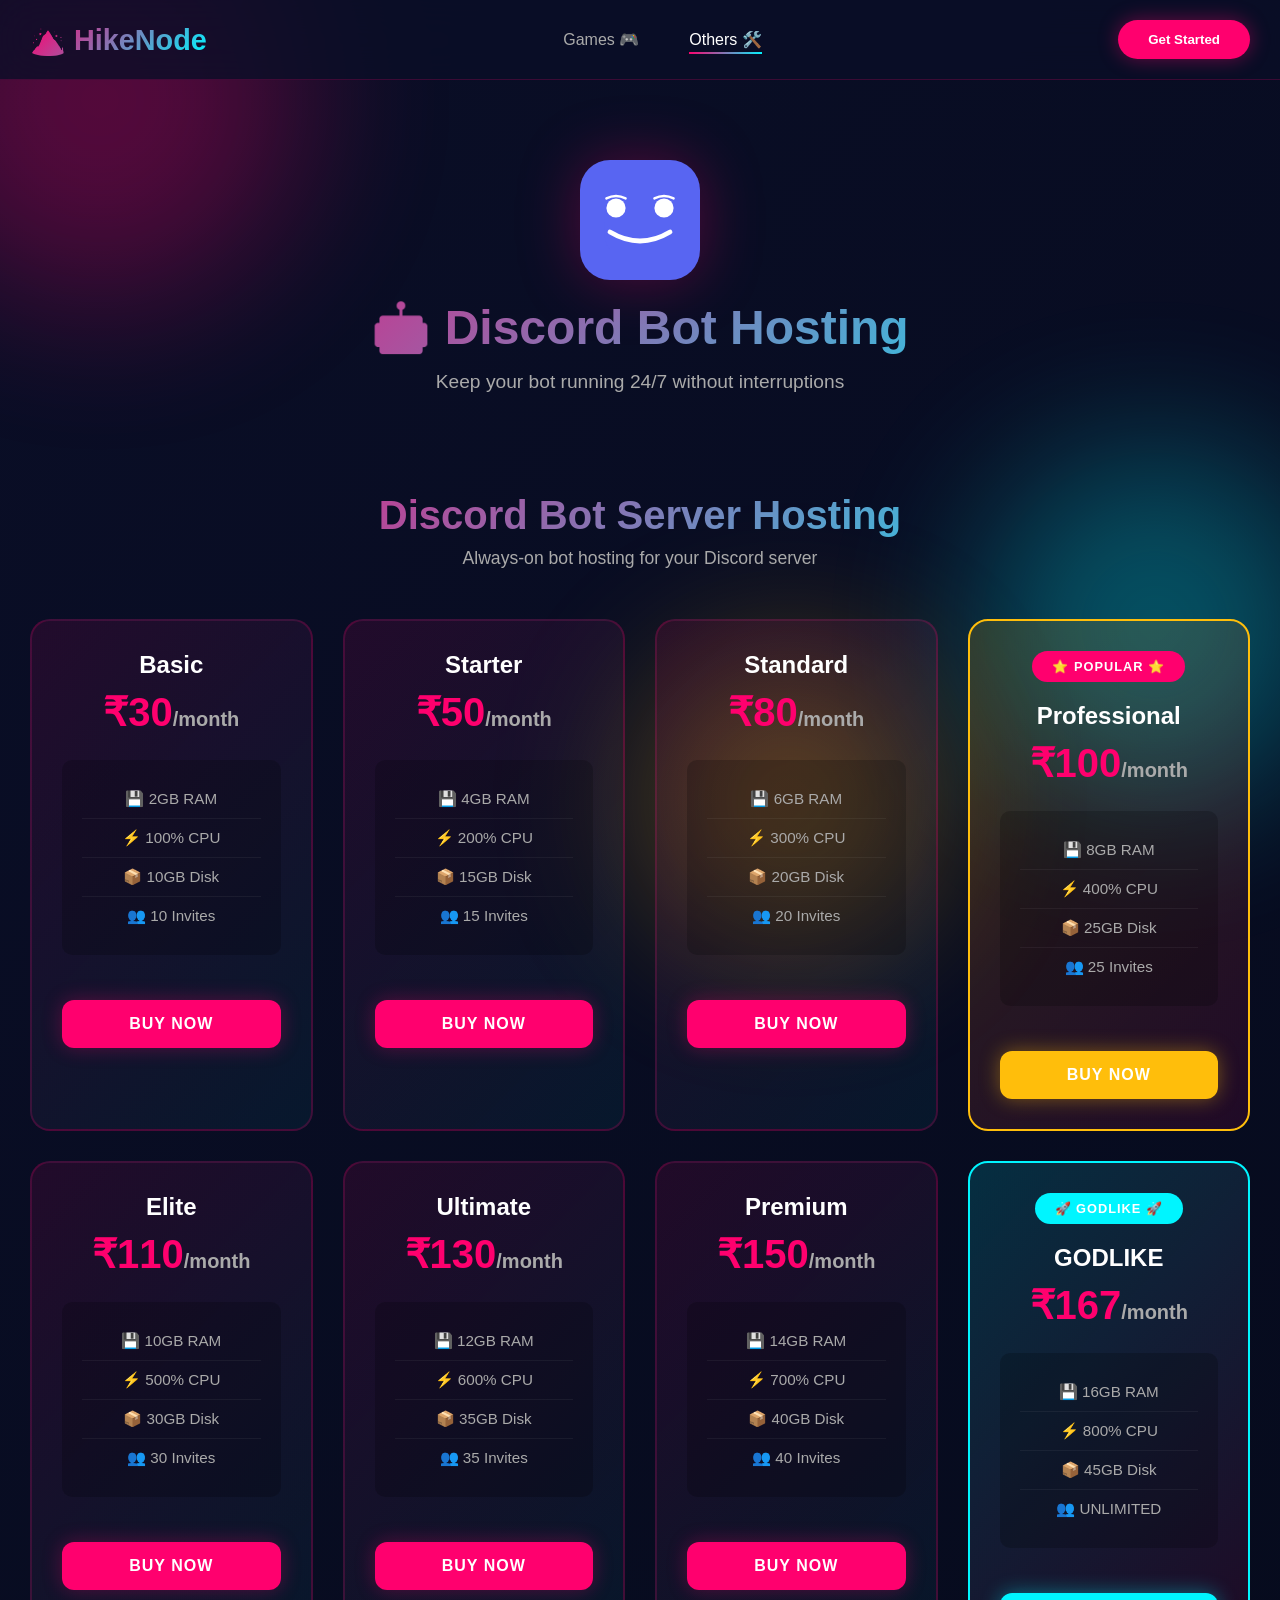
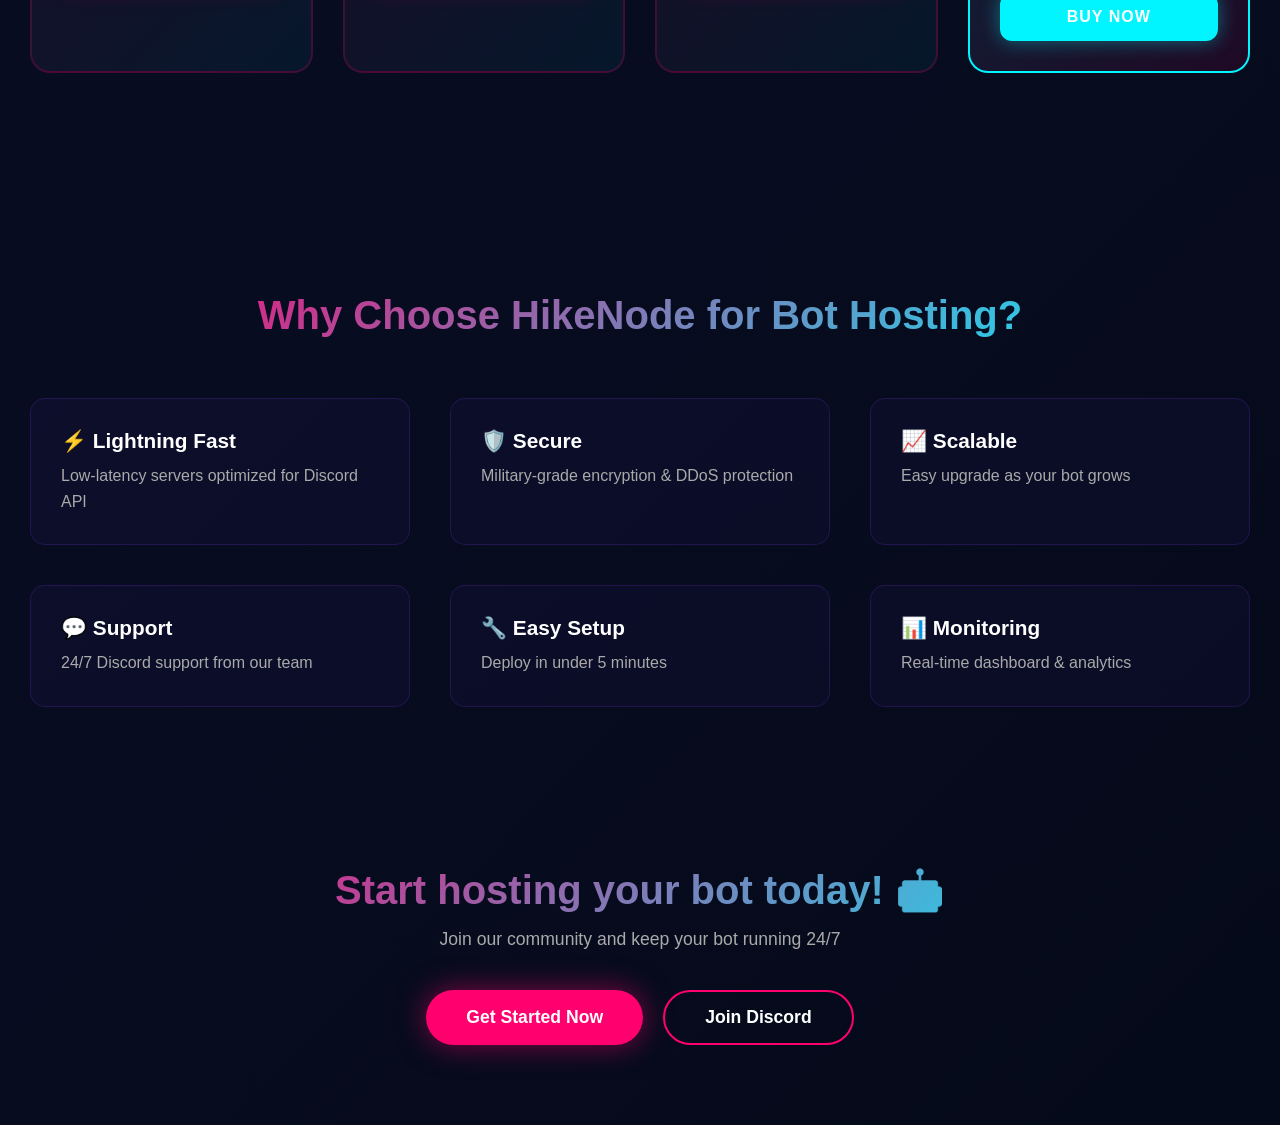
==== commit 2135d217: "Add files via upload" ====
--- a/discord-bot.html
+++ b/discord-bot.html
@@ -33,12 +33,15 @@
     <!-- Page Header -->
     <section class="page-header">
         <div class="header-animate">
-            <div class="game-logo-header">
-                <svg width="80" height="80" viewBox="0 0 60 60" xmlns="http://www.w3.org/2000/svg">
-                    <rect width="60" height="60" rx="15" fill="#5865f2"/>
-                    <circle cx="20" cy="25" r="5" fill="white"/>
-                    <circle cx="40" cy="25" r="5" fill="white"/>
-                    <path d="M 18 38 Q 30 45 42 38" stroke="white" stroke-width="2" fill="none" stroke-linecap="round"/>
+            <div class="game-logo-header discord-header">
+                <svg width="120" height="120" viewBox="0 0 100 100" xmlns="http://www.w3.org/2000/svg">
+                    <rect width="100" height="100" rx="25" fill="#5865f2"/>
+                    <path d="M 25 30 Q 20 40 20 55 Q 20 70 25 75" fill="#5865f2"/>
+                    <circle cx="30" cy="40" r="8" fill="white"/>
+                    <circle cx="70" cy="40" r="8" fill="white"/>
+                    <path d="M 25 60 Q 50 75 75 60" stroke="white" stroke-width="4" fill="none" stroke-linecap="round"/>
+                    <path d="M 22 32 Q 30 28 38 32" stroke="white" stroke-width="2" fill="none" stroke-linecap="round"/>
+                    <path d="M 62 32 Q 70 28 78 32" stroke="white" stroke-width="2" fill="none" stroke-linecap="round"/>
                 </svg>
             </div>
             <h1 class="header-title">🤖 Discord Bot Hosting</h1>
--- a/styles.css
+++ b/styles.css
@@ -423,17 +423,18 @@
 
 .service-item {
     display: grid;
-    grid-template-columns: 70px 1fr auto;
-    gap: 20px;
+    grid-template-columns: 100px 1fr auto;
+    gap: 25px;
     align-items: center;
-    padding: 20px;
-    background: rgba(124, 58, 237, 0.05);
-    border-radius: 10px;
-    margin-bottom: 15px;
-    border: 1px solid rgba(124, 58, 237, 0.1);
-    transition: all 0.3s ease;
+    padding: 30px;
+    background: linear-gradient(135deg, rgba(20, 30, 60, 0.8), rgba(20, 30, 60, 0.9));
+    border-radius: 20px;
+    margin-bottom: 20px;
+    border: 2px solid rgba(124, 58, 237, 0.2);
+    transition: all 0.4s cubic-bezier(0.34, 1.56, 0.64, 1);
     animation: slideInFeature 0.6s ease-out;
     animation-fill-mode: both;
+    backdrop-filter: blur(10px);
 }
 
 .service-item:nth-child(1) { animation-delay: 0.1s; }
@@ -452,73 +453,122 @@
 }
 
 .service-item:hover {
-    background: rgba(124, 58, 237, 0.1);
-    transform: translateX(5px);
+    background: linear-gradient(135deg, rgba(30, 50, 90, 0.9), rgba(30, 50, 90, 1));
+    transform: translateX(10px);
+    border-color: rgba(255, 0, 110, 0.4);
+    box-shadow: 0 10px 40px rgba(255, 0, 110, 0.2);
+}
+
+.minecraft-service:hover {
+    border-color: #91b259;
+    box-shadow: 0 10px 40px rgba(145, 178, 89, 0.3);
+}
+
+.palworld-service:hover {
+    border-color: #ff8c42;
+    box-shadow: 0 10px 40px rgba(255, 140, 66, 0.3);
+}
+
+.discord-service:hover {
+    border-color: #5865f2;
+    box-shadow: 0 10px 40px rgba(88, 101, 242, 0.3);
 }
 
 .minecraft-logo,
 .palworld-logo,
 .discord-logo {
-    width: 70px;
-    height: 70px;
+    width: 100px;
+    height: 100px;
     display: flex;
     align-items: center;
     justify-content: center;
-    border-radius: 10px;
+    border-radius: 20px;
+    box-shadow: 0 8px 20px rgba(0, 0, 0, 0.3);
+    transition: all 0.3s ease;
+    animation: logoFloat 3s ease-in-out infinite;
+}
+
+@keyframes logoFloat {
+    0%, 100% {
+        transform: translateY(0px);
+    }
+    50% {
+        transform: translateY(-5px);
+    }
+}
+
+.service-item:hover .minecraft-logo,
+.service-item:hover .palworld-logo,
+.service-item:hover .discord-logo {
+    transform: scale(1.1) translateY(-5px);
+    box-shadow: 0 12px 30px rgba(0, 0, 0, 0.4);
 }
 
 .minecraft-logo {
     background: linear-gradient(135deg, #8fa755, #91b259);
+    animation-delay: 0s;
 }
 
 .minecraft-logo svg {
-    width: 50px;
-    height: 50px;
+    width: 80px;
+    height: 80px;
+    filter: drop-shadow(0 2px 4px rgba(0, 0, 0, 0.3));
 }
 
 .palworld-logo {
     background: linear-gradient(135deg, #ff6b35, #ff8c42);
+    animation-delay: 0.5s;
 }
 
 .palworld-logo svg {
-    width: 50px;
-    height: 50px;
+    width: 80px;
+    height: 80px;
+    filter: drop-shadow(0 2px 4px rgba(0, 0, 0, 0.3));
 }
 
 .discord-logo {
-    background: #5865f2;
+    background: linear-gradient(135deg, #5865f2, #7289da);
+    animation-delay: 1s;
 }
 
 .discord-logo svg {
-    width: 50px;
-    height: 50px;
+    width: 80px;
+    height: 80px;
+    filter: drop-shadow(0 2px 4px rgba(0, 0, 0, 0.3));
 }
 
 .service-info h3 {
-    font-size: 1.2em;
-    margin-bottom: 5px;
+    font-size: 1.5em;
+    margin-bottom: 8px;
+    color: #fff;
+    font-weight: 700;
 }
 
 .service-info p {
-    color: #aaa;
-    font-size: 0.9em;
+    color: #bbb;
+    font-size: 0.95em;
+    line-height: 1.5;
 }
 
 .service-price {
     text-align: right;
     font-size: 0.9em;
-    color: #aaa;
+    color: #bbb;
+    white-space: nowrap;
 }
 
 .service-price strong {
     display: block;
-    font-size: 1.5em;
+    font-size: 2em;
     color: var(--primary);
     margin: 5px 0;
+    font-weight: 800;
+    text-shadow: 0 0 20px rgba(255, 0, 110, 0.3);
 }
 
 .service-price span {
     font-size: 0.85em;
+    color: #999;
 }
 
 /* ============ PAGE HEADER ============ */
@@ -540,6 +590,7 @@
     justify-content: center;
     margin-bottom: 20px;
     animation: scaleIn 0.8s cubic-bezier(0.34, 1.56, 0.64, 1);
+    position: relative;
 }
 
 @keyframes scaleIn {
@@ -551,6 +602,39 @@
         opacity: 1;
         transform: scale(1);
     }
+}
+
+.minecraft-header {
+    animation: rotateFloat 4s ease-in-out infinite;
+}
+
+.palworld-header {
+    animation: rotateFloat 4s ease-in-out infinite;
+    animation-delay: 0.5s;
+}
+
+.discord-header {
+    animation: rotateFloat 4s ease-in-out infinite;
+    animation-delay: 1s;
+}
+
+@keyframes rotateFloat {
+    0%, 100% {
+        transform: scale(1) rotateY(0deg);
+    }
+    50% {
+        transform: scale(1.05) rotateY(5deg);
+    }
+}
+
+.game-logo-header svg {
+    filter: drop-shadow(0 0 30px rgba(255, 0, 110, 0.3));
+    transition: all 0.3s ease;
+}
+
+.game-logo-header:hover svg {
+    filter: drop-shadow(0 0 50px rgba(255, 0, 110, 0.6));
+    transform: scale(1.1);
 }
 
 .header-title {
